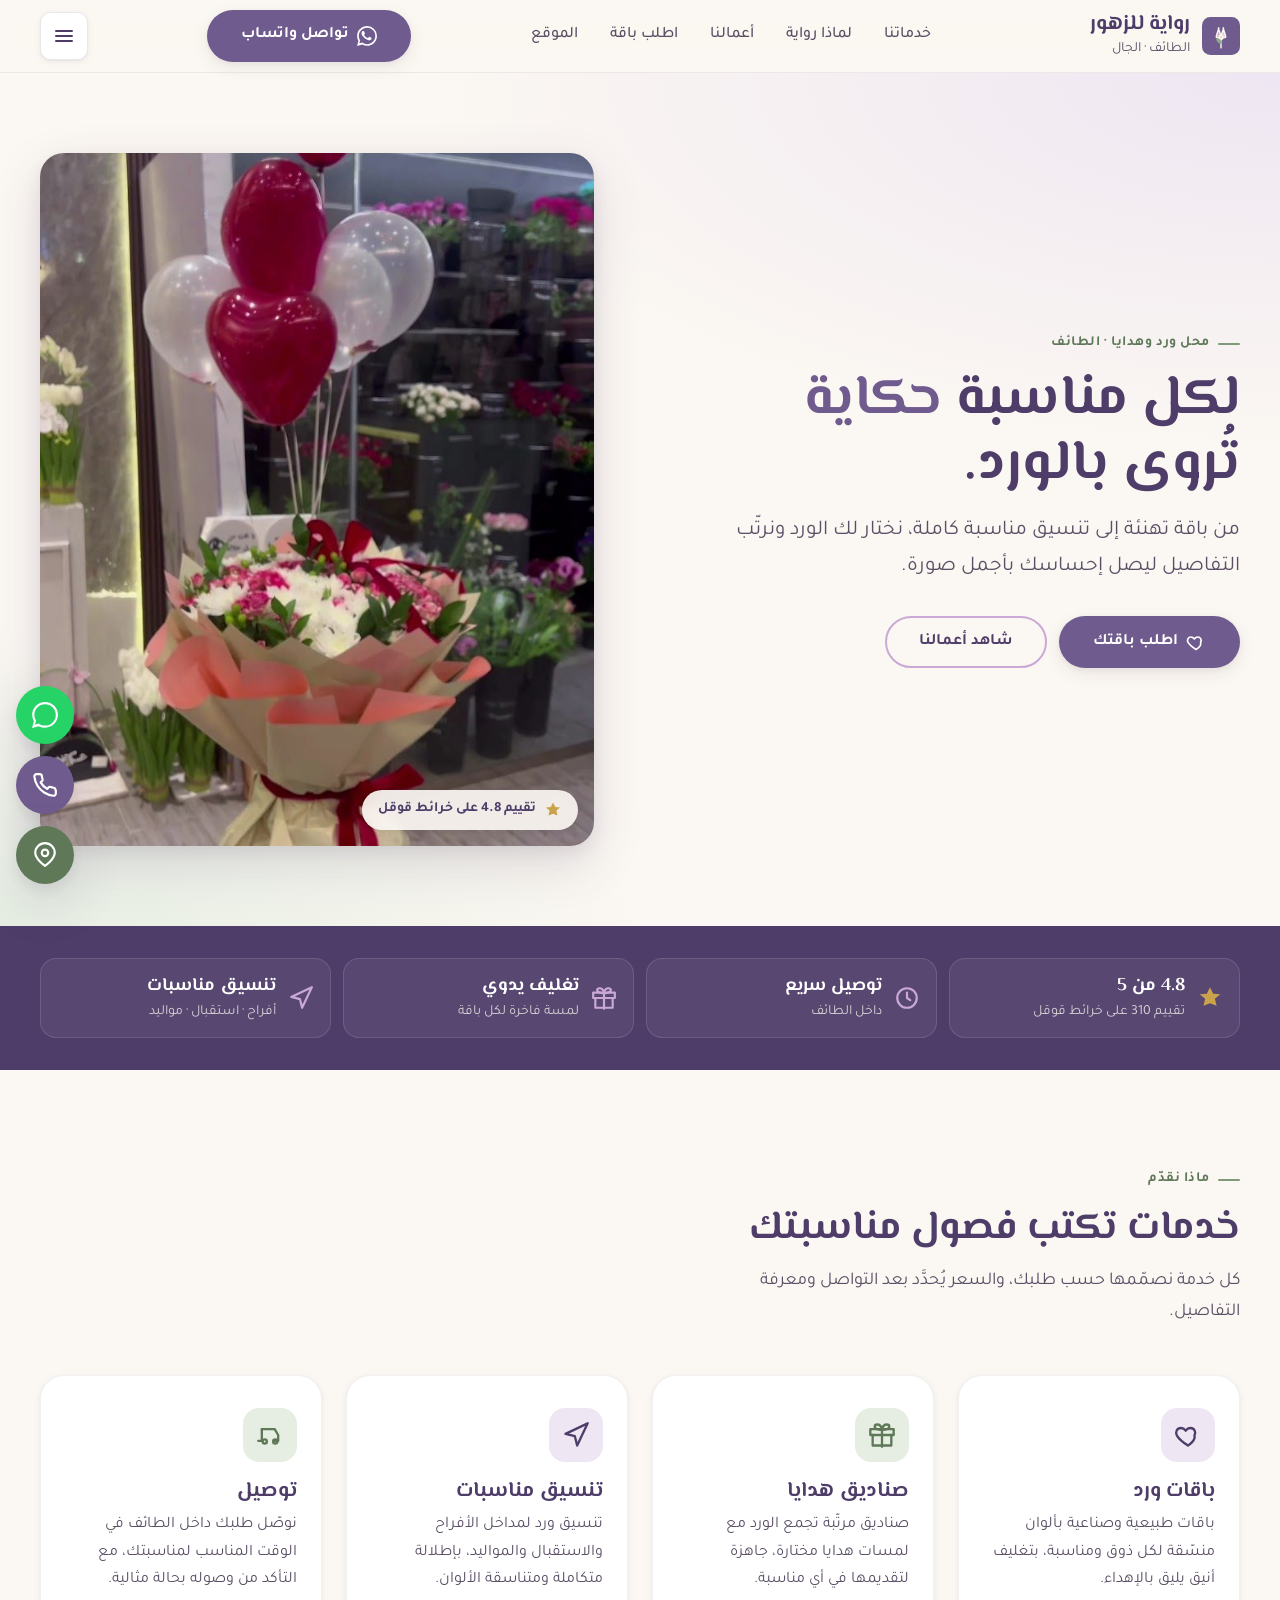
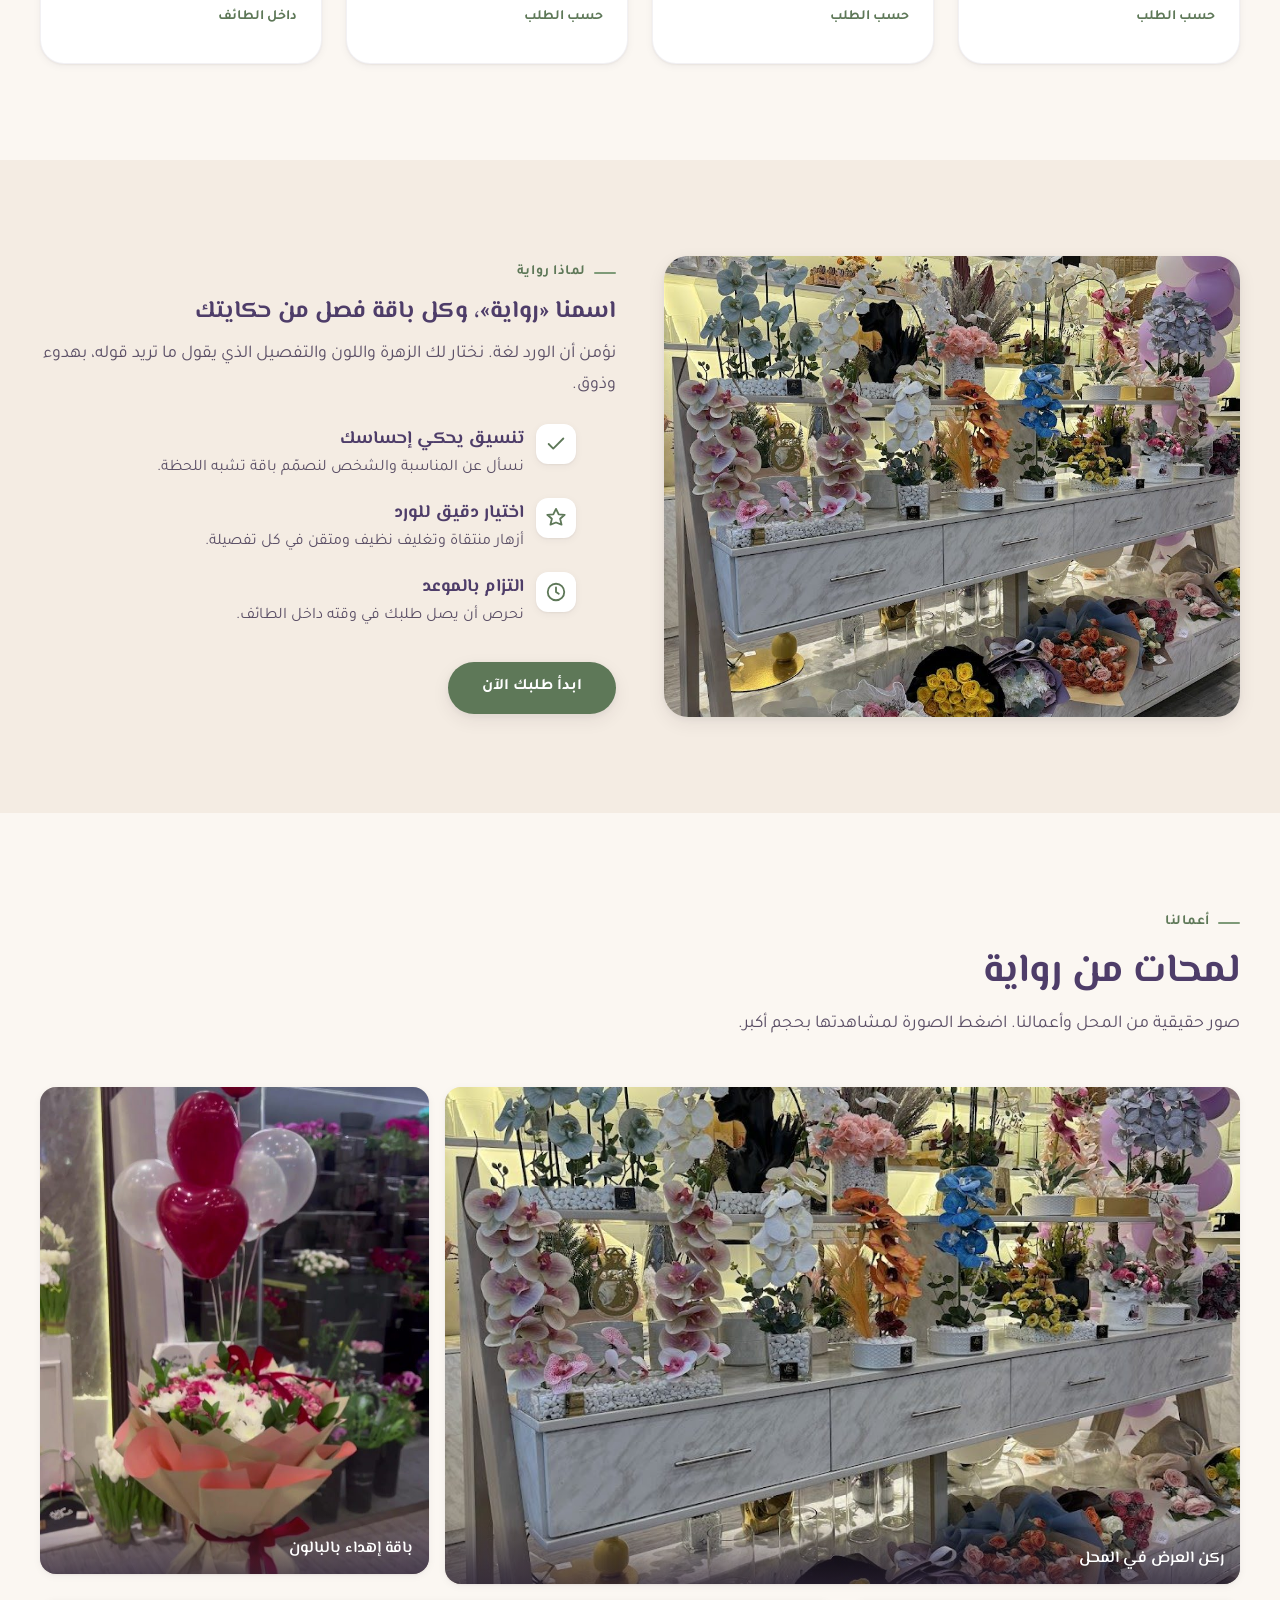
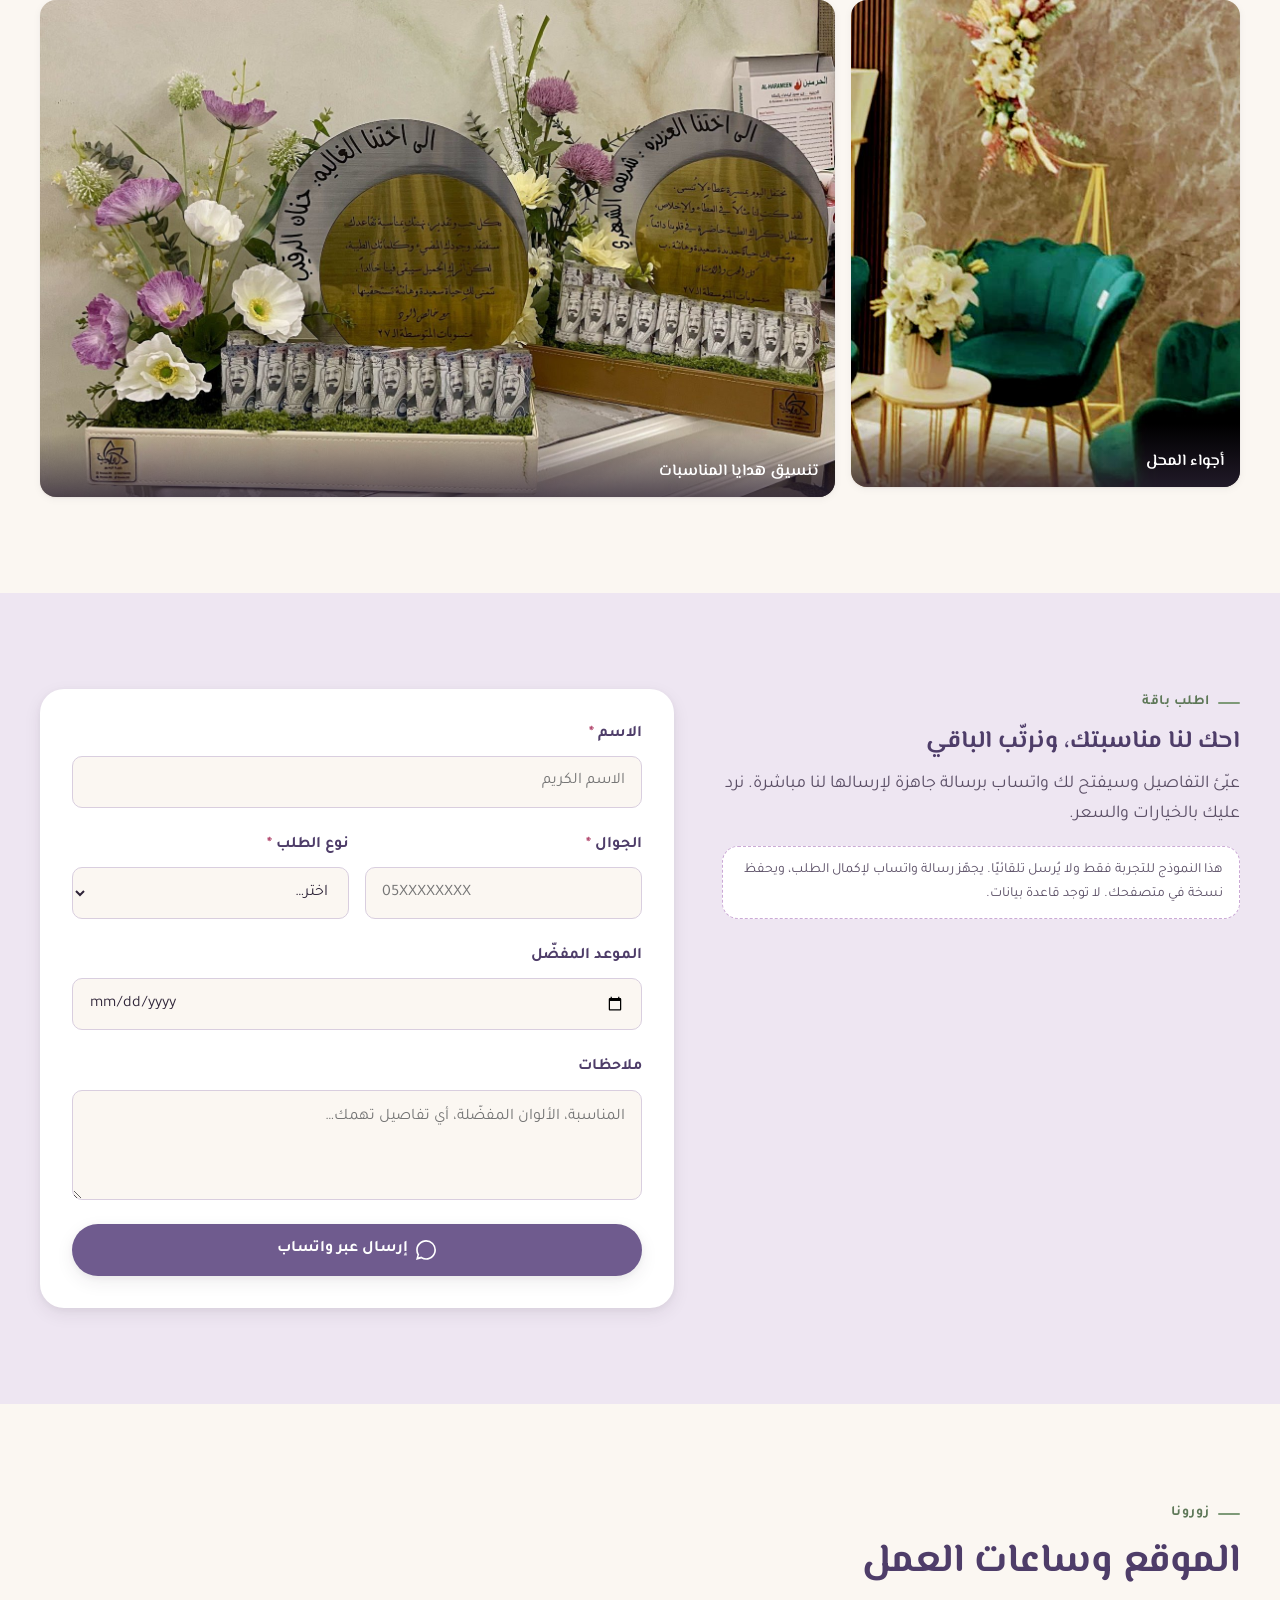
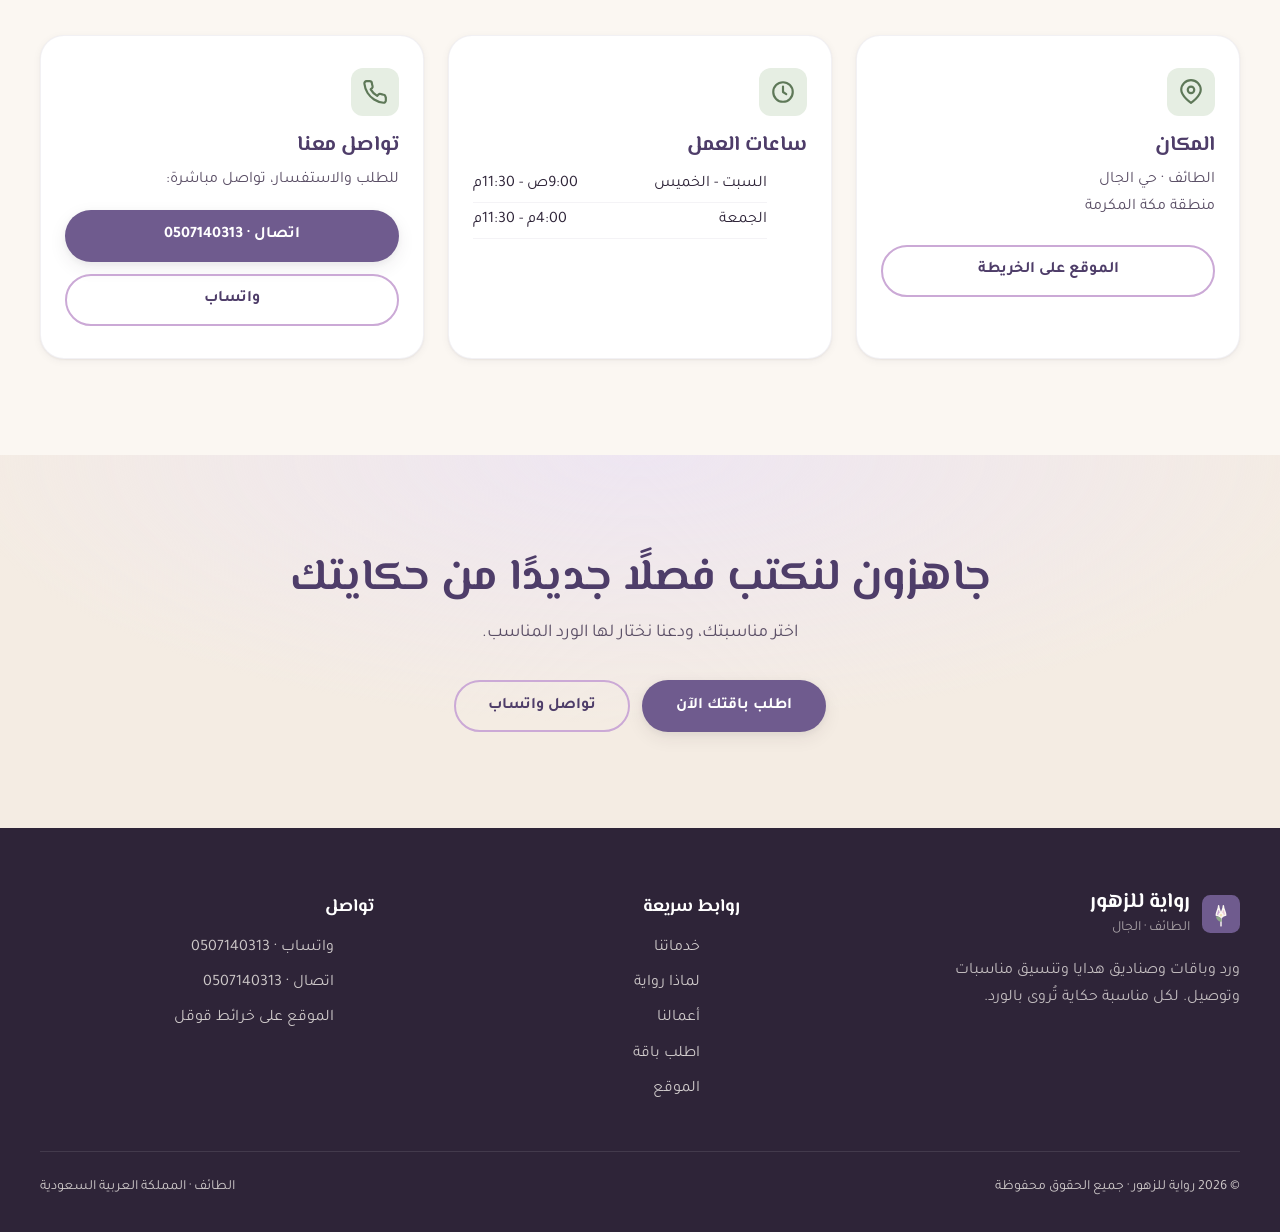
==== index.html @ 86580918 "رواية للزهور — Arabic RTL florist (Taif, real photos, design-skills) Co-Authored-By: Claude Opus 4.8" ====
<!DOCTYPE html>
<html lang="ar" dir="rtl">
<head>
  <meta charset="UTF-8" />
  <meta name="viewport" content="width=device-width, initial-scale=1" />
  <title>رواية للزهور · محل ورد وباقات وهدايا في الطائف</title>
  <meta name="description" content="رواية للزهور في الطائف: باقات ورد، صناديق هدايا، تنسيق مناسبات وتوصيل. لكل مناسبة حكاية تُروى بالورد. تواصل واطلب الآن." />
  <meta name="theme-color" content="#6F5B8E" />
  <link rel="icon" href="favicon.svg" type="image/svg+xml" />

  <!-- Open Graph -->
  <meta property="og:type" content="website" />
  <meta property="og:title" content="رواية للزهور · ورد وباقات وهدايا في الطائف" />
  <meta property="og:description" content="لكل مناسبة حكاية تُروى بالورد. باقات، صناديق هدايا، تنسيق مناسبات وتوصيل في الطائف." />
  <meta property="og:locale" content="ar_SA" />
  <meta property="og:url" content="https://az212z.github.io/rewaya-flowers/" />
  <meta property="og:image" content="https://az212z.github.io/rewaya-flowers/assets/img/rw-23057.jpg" />
  <meta name="twitter:card" content="summary_large_image" />
  <meta name="twitter:title" content="رواية للزهور · ورد وباقات وهدايا في الطائف" />
  <meta name="twitter:description" content="لكل مناسبة حكاية تُروى بالورد. باقات، صناديق هدايا، تنسيق مناسبات وتوصيل في الطائف." />
  <meta name="twitter:image" content="https://az212z.github.io/rewaya-flowers/assets/img/rw-23057.jpg" />

  <!-- Fonts -->
  <link rel="preconnect" href="https://fonts.googleapis.com" />
  <link rel="preconnect" href="https://fonts.gstatic.com" crossorigin />
  <link href="https://fonts.googleapis.com/css2?family=El+Messiri:wght@500;600;700&family=Tajawal:wght@400;500;700&display=swap" rel="stylesheet" />

  <link rel="stylesheet" href="assets/css/style.css" />

  <!-- JSON-LD: Florist -->
  <script type="application/ld+json">
  {
    "@context": "https://schema.org",
    "@type": "Florist",
    "name": "رواية للزهور",
    "description": "محل ورد وباقات وهدايا وتنسيق مناسبات وتوصيل في الطائف.",
    "image": "https://az212z.github.io/rewaya-flowers/assets/img/rw-23057.jpg",
    "telephone": "+966507140313",
    "address": {
      "@type": "PostalAddress",
      "addressLocality": "الطائف",
      "addressRegion": "منطقة مكة المكرمة",
      "addressCountry": "SA"
    },
    "areaServed": "الطائف",
    "url": "https://az212z.github.io/rewaya-flowers/",
    "aggregateRating": {
      "@type": "AggregateRating",
      "ratingValue": "4.8",
      "reviewCount": "310",
      "bestRating": "5"
    },
    "openingHoursSpecification": [{
      "@type": "OpeningHoursSpecification",
      "dayOfWeek": ["Saturday","Sunday","Monday","Tuesday","Wednesday","Thursday"],
      "opens": "09:00", "closes": "23:30"
    },{
      "@type": "OpeningHoursSpecification",
      "dayOfWeek": "Friday",
      "opens": "16:00", "closes": "23:30"
    }]
  }
  </script>
</head>
<body>

  <!-- Header -->
  <header class="site-header">
    <div class="wrap nav">
      <a class="brand" href="#top" aria-label="رواية للزهور، الصفحة الرئيسية">
        <img src="favicon.svg" width="38" height="38" alt="شعار رواية للزهور" />
        <span>
          <span class="brand-name">رواية للزهور</span>
          <span class="brand-sub">الطائف · الجال</span>
        </span>
      </a>

      <ul class="nav-links">
        <li><a href="#services">خدماتنا</a></li>
        <li><a href="#story">لماذا رواية</a></li>
        <li><a href="#gallery">أعمالنا</a></li>
        <li><a href="#order">اطلب باقة</a></li>
        <li><a href="#location">الموقع</a></li>
      </ul>

      <a class="btn btn--primary nav-cta" href="https://wa.me/966507140313" target="_blank" rel="noopener">
        <svg viewBox="0 0 24 24" fill="currentColor" aria-hidden="true"><path d="M.06 24l1.69-6.17a11.87 11.87 0 01-1.6-5.96C.16 5.32 5.5 0 12.06 0a11.82 11.82 0 018.42 3.49 11.78 11.78 0 013.48 8.39c0 6.55-5.34 11.88-11.9 11.88a11.93 11.93 0 01-5.7-1.45L.06 24zm6.6-3.8c1.68.99 3.28 1.59 5.4 1.59 5.45 0 9.9-4.43 9.9-9.9 0-2.65-1.04-5.14-2.91-7.01a9.82 9.82 0 00-6.99-2.9c-5.46 0-9.9 4.44-9.9 9.9 0 2.1.62 3.68 1.65 5.34l-.99 3.62 3.72-.94zM17.5 14.3c-.07-.12-.27-.2-.57-.35-.3-.15-1.76-.87-2.03-.97-.27-.1-.47-.15-.67.15-.2.3-.77.97-.94 1.17-.17.2-.35.22-.65.07-.3-.15-1.26-.46-2.4-1.48-.89-.79-1.49-1.77-1.66-2.07-.17-.3-.02-.46.13-.61.13-.13.3-.35.45-.52.15-.17.2-.3.3-.5.1-.2.05-.37-.02-.52-.08-.15-.67-1.62-.92-2.22-.24-.58-.49-.5-.67-.51l-.57-.01c-.2 0-.52.07-.79.37-.27.3-1.04 1.01-1.04 2.47 0 1.46 1.06 2.87 1.21 3.07.15.2 2.1 3.2 5.08 4.49.71.3 1.26.49 1.69.62.71.23 1.36.2 1.87.12.57-.08 1.76-.72 2.01-1.41.25-.7.25-1.29.17-1.42z"/></svg>
        تواصل واتساب
      </a>

      <button class="burger" data-burger aria-label="فتح القائمة" aria-expanded="false" aria-controls="mobileMenu">
        <svg viewBox="0 0 24 24" fill="none" stroke="currentColor" stroke-width="2" stroke-linecap="round" aria-hidden="true"><path d="M4 7h16M4 12h16M4 17h16"/></svg>
      </button>
    </div>
  </header>

  <!-- Full-screen mobile menu -->
  <div class="mobile-menu" id="mobileMenu" data-menu role="dialog" aria-modal="true" aria-label="القائمة" aria-hidden="true">
    <div class="mobile-menu__top">
      <span class="brand-name">رواية للزهور</span>
      <button class="mobile-menu__close" data-menu-close aria-label="إغلاق القائمة">
        <svg viewBox="0 0 24 24" fill="none" stroke="currentColor" stroke-width="2" stroke-linecap="round" aria-hidden="true"><path d="M6 6l12 12M18 6L6 18"/></svg>
      </button>
    </div>
    <nav>
      <a href="#services">خدماتنا</a>
      <a href="#story">لماذا رواية</a>
      <a href="#gallery">أعمالنا</a>
      <a href="#order">اطلب باقة</a>
      <a href="#location">الموقع</a>
    </nav>
    <div class="mobile-menu__foot">
      <a class="btn btn--primary btn--block" href="https://wa.me/966507140313" target="_blank" rel="noopener">تواصل عبر واتساب</a>
      <a class="btn btn--ghost btn--block" href="tel:0507140313">اتصال · 0507140313</a>
    </div>
  </div>

  <main id="top">

    <!-- Hero -->
    <section class="hero">
      <div class="petals" data-petals aria-hidden="true"></div>
      <div class="wrap hero__inner">
        <div>
          <span class="eyebrow">محل ورد وهدايا · الطائف</span>
          <h1>لكل مناسبة <span class="accent">حكاية</span><br />تُروى بالورد.</h1>
          <p class="lead">من باقة تهنئة إلى تنسيق مناسبة كاملة، نختار لك الورد ونرتّب التفاصيل ليصل إحساسك بأجمل صورة.</p>
          <div class="hero__cta">
            <a class="btn btn--primary" href="#order">
              <svg viewBox="0 0 24 24" fill="none" stroke="currentColor" stroke-width="2" stroke-linecap="round" stroke-linejoin="round" aria-hidden="true"><path d="M12 21s-7-4.35-9.5-8.5C.8 9.5 2.5 6 6 6c2 0 3.2 1.2 4 2.3C10.8 7.2 12 6 14 6c3.5 0 5.2 3.5 3.5 6.5C19 16.65 12 21 12 21z"/></svg>
              اطلب باقتك
            </a>
            <a class="btn btn--ghost" href="#gallery">شاهد أعمالنا</a>
          </div>
        </div>
        <div class="hero__media">
          <img class="kenburns" src="assets/img/rw-23057.jpg" width="675" height="843" fetchpriority="high" alt="باقة ورد فاخرة بتغليف أنيق مع بالونات قلب أمام محل رواية للزهور" />
          <span class="hero__badge">
            <svg viewBox="0 0 24 24" fill="currentColor" aria-hidden="true"><path d="M12 2l2.95 6 6.55.5-5 4.3 1.55 6.4L12 16.9 5.95 19.2 7.5 12.8l-5-4.3L9.05 8z"/></svg>
            تقييم 4.8 على خرائط قوقل
          </span>
        </div>
      </div>
    </section>

    <!-- Trust bar -->
    <section class="trust" aria-label="مؤشرات الثقة">
      <div class="wrap trust__grid">
        <div class="chip">
          <svg class="stars" viewBox="0 0 24 24" fill="currentColor" aria-hidden="true"><path d="M12 2l2.95 6 6.55.5-5 4.3 1.55 6.4L12 16.9 5.95 19.2 7.5 12.8l-5-4.3L9.05 8z"/></svg>
          <span><b>4.8 من 5</b><span>تقييم 310 على خرائط قوقل</span></span>
        </div>
        <div class="chip">
          <svg viewBox="0 0 24 24" fill="none" stroke="currentColor" stroke-width="2" stroke-linecap="round" stroke-linejoin="round" aria-hidden="true"><circle cx="12" cy="12" r="9"/><path d="M12 7v5l3 2"/></svg>
          <span><b>توصيل سريع</b><span>داخل الطائف</span></span>
        </div>
        <div class="chip">
          <svg viewBox="0 0 24 24" fill="none" stroke="currentColor" stroke-width="2" stroke-linecap="round" stroke-linejoin="round" aria-hidden="true"><path d="M20 12v9H4v-9"/><path d="M2 7h20v5H2z"/><path d="M12 22V7"/><path d="M12 7S11 3 8 3 5 6 8 7s4 0 4 0z"/><path d="M12 7s1-4 4-4 3 3 0 4-4 0-4 0z"/></svg>
          <span><b>تغليف يدوي</b><span>لمسة فاخرة لكل باقة</span></span>
        </div>
        <div class="chip">
          <svg viewBox="0 0 24 24" fill="none" stroke="currentColor" stroke-width="2" stroke-linecap="round" stroke-linejoin="round" aria-hidden="true"><path d="M3 11l19-9-9 19-2-8-8-2z"/></svg>
          <span><b>تنسيق مناسبات</b><span>أفراح · استقبال · مواليد</span></span>
        </div>
      </div>
    </section>

    <!-- Services -->
    <section class="section" id="services">
      <div class="wrap">
        <div class="section-head reveal">
          <span class="eyebrow">ماذا نقدّم</span>
          <h2>خدمات تكتب فصول مناسبتك</h2>
          <p>كل خدمة نصمّمها حسب طلبك، والسعر يُحدَّد بعد التواصل ومعرفة التفاصيل.</p>
        </div>

        <div class="services__grid">
          <article class="card reveal" data-delay="0">
            <div class="card__icon">
              <svg viewBox="0 0 24 24" fill="none" stroke="currentColor" stroke-width="2" stroke-linecap="round" stroke-linejoin="round" aria-hidden="true"><path d="M12 21s-7-4.35-9.5-8.5C.8 9.5 2.5 6 6 6c2 0 3.2 1.2 4 2.3C10.8 7.2 12 6 14 6c3.5 0 5.2 3.5 3.5 6.5C19 16.65 12 21 12 21z"/></svg>
            </div>
            <h3>باقات ورد</h3>
            <p>باقات طبيعية وصناعية بألوان منسّقة لكل ذوق ومناسبة، بتغليف أنيق يليق بالإهداء.</p>
            <span class="note">حسب الطلب</span>
          </article>

          <article class="card reveal" data-delay="60">
            <div class="card__icon">
              <svg viewBox="0 0 24 24" fill="none" stroke="currentColor" stroke-width="2" stroke-linecap="round" stroke-linejoin="round" aria-hidden="true"><path d="M20 12v9H4v-9"/><path d="M2 7h20v5H2z"/><path d="M12 22V7"/><path d="M12 7S11 3 8 3 5 6 8 7s4 0 4 0z"/><path d="M12 7s1-4 4-4 3 3 0 4-4 0-4 0z"/></svg>
            </div>
            <h3>صناديق هدايا</h3>
            <p>صناديق مرتّبة تجمع الورد مع لمسات هدايا مختارة، جاهزة لتقديمها في أي مناسبة.</p>
            <span class="note">حسب الطلب</span>
          </article>

          <article class="card reveal" data-delay="120">
            <div class="card__icon">
              <svg viewBox="0 0 24 24" fill="none" stroke="currentColor" stroke-width="2" stroke-linecap="round" stroke-linejoin="round" aria-hidden="true"><path d="M3 11l19-9-9 19-2-8-8-2z"/></svg>
            </div>
            <h3>تنسيق مناسبات</h3>
            <p>تنسيق ورد لمداخل الأفراح والاستقبال والمواليد، بإطلالة متكاملة ومتناسقة الألوان.</p>
            <span class="note">حسب الطلب</span>
          </article>

          <article class="card reveal" data-delay="180">
            <div class="card__icon">
              <svg viewBox="0 0 24 24" fill="none" stroke="currentColor" stroke-width="2" stroke-linecap="round" stroke-linejoin="round" aria-hidden="true"><path d="M5 7h11l3 5v5h-3"/><path d="M5 17V7"/><circle cx="7.5" cy="17.5" r="1.8"/><circle cx="16.5" cy="17.5" r="1.8"/><path d="M2 17h3"/></svg>
            </div>
            <h3>توصيل</h3>
            <p>نوصّل طلبك داخل الطائف في الوقت المناسب لمناسبتك، مع التأكد من وصوله بحالة مثالية.</p>
            <span class="note">داخل الطائف</span>
          </article>
        </div>
      </div>
    </section>

    <!-- Story / Why us -->
    <section class="section story" id="story">
      <div class="wrap story__grid">
        <div class="story__media reveal">
          <img src="assets/img/rw-13177.jpg" width="800" height="640" loading="lazy" decoding="async" alt="رفوف عرض في رواية للزهور تضم باقات ورد ملوّنة وأزهار أوركيد وصناديق هدايا" />
        </div>
        <div class="reveal" data-delay="80">
          <span class="eyebrow">لماذا رواية</span>
          <h2>اسمنا «رواية»، وكل باقة فصل من حكايتك</h2>
          <p style="color:var(--ink-soft); font-size:var(--fs-18); margin-top:var(--s-3);">نؤمن أن الورد لغة. نختار لك الزهرة واللون والتفصيل الذي يقول ما تريد قوله، بهدوء وذوق.</p>

          <ul class="feat-list">
            <li>
              <span class="ic"><svg viewBox="0 0 24 24" fill="none" stroke="currentColor" stroke-width="2" stroke-linecap="round" stroke-linejoin="round" aria-hidden="true"><path d="M20 6L9 17l-5-5"/></svg></span>
              <div><b>تنسيق يحكي إحساسك</b><p>نسأل عن المناسبة والشخص لنصمّم باقة تشبه اللحظة.</p></div>
            </li>
            <li>
              <span class="ic"><svg viewBox="0 0 24 24" fill="none" stroke="currentColor" stroke-width="2" stroke-linecap="round" stroke-linejoin="round" aria-hidden="true"><path d="M12 2l2.95 6 6.55.5-5 4.3 1.55 6.4L12 16.9 5.95 19.2 7.5 12.8l-5-4.3L9.05 8z"/></svg></span>
              <div><b>اختيار دقيق للورد</b><p>أزهار منتقاة وتغليف نظيف ومتقن في كل تفصيلة.</p></div>
            </li>
            <li>
              <span class="ic"><svg viewBox="0 0 24 24" fill="none" stroke="currentColor" stroke-width="2" stroke-linecap="round" stroke-linejoin="round" aria-hidden="true"><circle cx="12" cy="12" r="9"/><path d="M12 7v5l3 2"/></svg></span>
              <div><b>التزام بالموعد</b><p>نحرص أن يصل طلبك في وقته داخل الطائف.</p></div>
            </li>
          </ul>

          <a class="btn btn--sage" href="#order" style="margin-top:var(--s-6);">ابدأ طلبك الآن</a>
        </div>
      </div>
    </section>

    <!-- Gallery -->
    <section class="section" id="gallery">
      <div class="wrap">
        <div class="section-head reveal">
          <span class="eyebrow">أعمالنا</span>
          <h2>لمحات من رواية</h2>
          <p>صور حقيقية من المحل وأعمالنا. اضغط الصورة لمشاهدتها بحجم أكبر.</p>
        </div>

        <div class="gallery__grid">
          <figure class="shot span2 reveal" data-shot tabindex="0" role="button" aria-label="عرض الصورة بحجم أكبر">
            <img src="assets/img/rw-13177.jpg" width="800" height="500" loading="lazy" decoding="async" alt="رفوف عرض الورد والباقات وصناديق الهدايا في رواية للزهور" />
            <figcaption>ركن العرض في المحل</figcaption>
          </figure>

          <figure class="shot reveal" data-shot data-delay="60" tabindex="0" role="button" aria-label="عرض الصورة بحجم أكبر">
            <img src="assets/img/rw-23057.jpg" width="600" height="750" loading="lazy" decoding="async" alt="باقة ورد بتغليف أنيق مع بالونات قلب جاهزة للإهداء" />
            <figcaption>باقة إهداء بالبالون</figcaption>
          </figure>

          <figure class="shot reveal" data-shot data-delay="120" tabindex="0" role="button" aria-label="عرض الصورة بحجم أكبر">
            <img src="assets/img/rw-24218.jpg" width="600" height="750" loading="lazy" decoding="async" alt="ركن استقبال أنيق بكراسي خضراء وتنسيق زهور على جدار رخامي داخل المحل" />
            <figcaption>أجواء المحل</figcaption>
          </figure>

          <figure class="shot span2 reveal" data-shot data-delay="60" tabindex="0" role="button" aria-label="عرض الصورة بحجم أكبر">
            <img src="assets/img/rw-5538.jpg" width="800" height="500" loading="lazy" decoding="async" alt="تنسيق هدايا تخرّج بالورد مع لوحات تهنئة مكتوبة" />
            <figcaption>تنسيق هدايا المناسبات</figcaption>
          </figure>
        </div>
      </div>
    </section>

    <!-- Order form -->
    <section class="section order" id="order">
      <div class="wrap order__grid">
        <div class="order__intro reveal">
          <span class="eyebrow">اطلب باقة</span>
          <h2>احك لنا مناسبتك، ونرتّب الباقي</h2>
          <p style="color:var(--ink-soft); font-size:var(--fs-18); margin-top:var(--s-3);">عبّئ التفاصيل وسيفتح لك واتساب برسالة جاهزة لإرسالها لنا مباشرة. نرد عليك بالخيارات والسعر.</p>
          <div class="demo-note">
            هذا النموذج للتجربة فقط ولا يُرسل تلقائيًا. يجهّز رسالة واتساب لإكمال الطلب، ويحفظ نسخة في متصفحك. لا توجد قاعدة بيانات.
          </div>
        </div>

        <form class="form reveal" data-order-form data-delay="80" novalidate>
          <div class="field">
            <label for="name">الاسم <span class="req" aria-hidden="true">*</span></label>
            <input type="text" id="name" name="name" autocomplete="name" placeholder="الاسم الكريم" required />
            <span class="err" aria-live="polite"></span>
          </div>

          <div class="form__row">
            <div class="field">
              <label for="phone">الجوال <span class="req" aria-hidden="true">*</span></label>
              <input type="tel" id="phone" name="phone" inputmode="tel" autocomplete="tel" placeholder="05XXXXXXXX" required />
              <span class="err" aria-live="polite"></span>
            </div>
            <div class="field">
              <label for="service">نوع الطلب <span class="req" aria-hidden="true">*</span></label>
              <select id="service" name="service" required>
                <option value="" disabled selected>اختر…</option>
                <option value="باقة ورد">باقة ورد</option>
                <option value="صندوق هدايا">صندوق هدايا</option>
                <option value="تنسيق مناسبة">تنسيق مناسبة</option>
                <option value="توصيل">توصيل</option>
                <option value="غير ذلك">غير ذلك</option>
              </select>
              <span class="err" aria-live="polite"></span>
            </div>
          </div>

          <div class="field">
            <label for="when">الموعد المفضّل</label>
            <input type="date" id="when" name="when" />
            <span class="err" aria-live="polite"></span>
          </div>

          <div class="field">
            <label for="notes">ملاحظات</label>
            <textarea id="notes" name="notes" placeholder="المناسبة، الألوان المفضّلة، أي تفاصيل تهمك…"></textarea>
            <span class="err" aria-live="polite"></span>
          </div>

          <button type="submit" class="btn btn--primary btn--block">
            <svg viewBox="0 0 24 24" fill="currentColor" aria-hidden="true"><path d="M.06 24l1.69-6.17a11.87 11.87 0 01-1.6-5.96C.16 5.32 5.5 0 12.06 0a11.82 11.82 0 018.42 3.49 11.78 11.78 0 013.48 8.39c0 6.55-5.34 11.88-11.9 11.88a11.93 11.93 0 01-5.7-1.45L.06 24zm6.6-3.8c1.68.99 3.28 1.59 5.4 1.59 5.45 0 9.9-4.43 9.9-9.9 0-2.65-1.04-5.14-2.91-7.01a9.82 9.82 0 00-6.99-2.9c-5.46 0-9.9 4.44-9.9 9.9 0 2.1.62 3.68 1.65 5.34l-.99 3.62 3.72-.94z"/></svg>
            إرسال عبر واتساب
          </button>
        </form>
      </div>
    </section>

    <!-- Location -->
    <section class="section" id="location">
      <div class="wrap">
        <div class="section-head reveal">
          <span class="eyebrow">زورونا</span>
          <h2>الموقع وساعات العمل</h2>
        </div>
        <div class="loc__grid">
          <div class="loc-card reveal">
            <div class="ic"><svg viewBox="0 0 24 24" fill="none" stroke="currentColor" stroke-width="2" stroke-linecap="round" stroke-linejoin="round" aria-hidden="true"><path d="M21 10c0 6-9 12-9 12s-9-6-9-12a9 9 0 0118 0z"/><circle cx="12" cy="10" r="3"/></svg></div>
            <h3>المكان</h3>
            <p>الطائف · حي الجال<br />منطقة مكة المكرمة</p>
            <a class="btn btn--ghost btn--block" href="https://www.google.com/maps/search/?api=1&query=%D8%B1%D9%88%D8%A7%D9%8A%D8%A9%20%D9%84%D9%84%D8%B2%D9%87%D9%88%D8%B1%20%D8%A7%D9%84%D8%B7%D8%A7%D8%A6%D9%81" target="_blank" rel="noopener">الموقع على الخريطة</a>
          </div>

          <div class="loc-card reveal" data-delay="60">
            <div class="ic"><svg viewBox="0 0 24 24" fill="none" stroke="currentColor" stroke-width="2" stroke-linecap="round" stroke-linejoin="round" aria-hidden="true"><circle cx="12" cy="12" r="9"/><path d="M12 7v5l3 2"/></svg></div>
            <h3>ساعات العمل</h3>
            <ul class="hours">
              <li><span>السبت - الخميس</span><span>9:00ص - 11:30م</span></li>
              <li><span>الجمعة</span><span>4:00م - 11:30م</span></li>
            </ul>
          </div>

          <div class="loc-card reveal" data-delay="120">
            <div class="ic"><svg viewBox="0 0 24 24" fill="none" stroke="currentColor" stroke-width="2" stroke-linecap="round" stroke-linejoin="round" aria-hidden="true"><path d="M22 16.9v3a2 2 0 01-2.2 2 19.8 19.8 0 01-8.6-3 19.5 19.5 0 01-6-6 19.8 19.8 0 01-3-8.6A2 2 0 014.1 2h3a2 2 0 012 1.7c.1.9.3 1.8.6 2.6a2 2 0 01-.4 2.1L8 9.6a16 16 0 006 6l1.2-1.2a2 2 0 012.1-.5c.8.3 1.7.5 2.6.6a2 2 0 011.7 2z"/></svg></div>
            <h3>تواصل معنا</h3>
            <p>للطلب والاستفسار، تواصل مباشرة:</p>
            <a class="btn btn--primary btn--block" href="tel:0507140313" style="margin-top:var(--s-4);">اتصال · 0507140313</a>
            <a class="btn btn--ghost btn--block" href="https://wa.me/966507140313" target="_blank" rel="noopener" style="margin-top:var(--s-3);">واتساب</a>
          </div>
        </div>
      </div>
    </section>

    <!-- Final CTA -->
    <section class="section final">
      <div class="wrap reveal">
        <h2>جاهزون لنكتب فصلًا جديدًا من حكايتك</h2>
        <p>اختر مناسبتك، ودعنا نختار لها الورد المناسب.</p>
        <div class="final__cta">
          <a class="btn btn--primary" href="#order">اطلب باقتك الآن</a>
          <a class="btn btn--ghost" href="https://wa.me/966507140313" target="_blank" rel="noopener">تواصل واتساب</a>
        </div>
      </div>
    </section>
  </main>

  <!-- Footer -->
  <footer class="footer">
    <div class="wrap footer__grid">
      <div>
        <a class="brand" href="#top" aria-label="رواية للزهور">
          <img src="favicon.svg" width="38" height="38" alt="" />
          <span>
            <span class="brand-name">رواية للزهور</span>
            <span class="brand-sub">الطائف · الجال</span>
          </span>
        </a>
        <p style="margin-top:var(--s-3); max-width:34ch; color:rgba(251,247,242,.72);">ورد وباقات وصناديق هدايا وتنسيق مناسبات وتوصيل. لكل مناسبة حكاية تُروى بالورد.</p>
      </div>

      <div>
        <h4>روابط سريعة</h4>
        <ul>
          <li><a href="#services">خدماتنا</a></li>
          <li><a href="#story">لماذا رواية</a></li>
          <li><a href="#gallery">أعمالنا</a></li>
          <li><a href="#order">اطلب باقة</a></li>
          <li><a href="#location">الموقع</a></li>
        </ul>
      </div>

      <div>
        <h4>تواصل</h4>
        <ul>
          <li><a href="https://wa.me/966507140313" target="_blank" rel="noopener">واتساب · 0507140313</a></li>
          <li><a href="tel:0507140313">اتصال · 0507140313</a></li>
          <li><a href="https://www.google.com/maps/search/?api=1&query=%D8%B1%D9%88%D8%A7%D9%8A%D8%A9%20%D9%84%D9%84%D8%B2%D9%87%D9%88%D8%B1%20%D8%A7%D9%84%D8%B7%D8%A7%D8%A6%D9%81" target="_blank" rel="noopener">الموقع على خرائط قوقل</a></li>
        </ul>
      </div>
    </div>
    <div class="wrap footer__bottom">
      <span>© <span data-year>2026</span> رواية للزهور · جميع الحقوق محفوظة</span>
      <span>الطائف · المملكة العربية السعودية</span>
    </div>
  </footer>

  <!-- Floating action buttons -->
  <div class="fabs">
    <a class="fab fab--wa" href="https://wa.me/966507140313" target="_blank" rel="noopener" aria-label="تواصل عبر واتساب">
      <svg viewBox="0 0 24 24" fill="currentColor" aria-hidden="true"><path d="M.06 24l1.69-6.17a11.87 11.87 0 01-1.6-5.96C.16 5.32 5.5 0 12.06 0a11.82 11.82 0 018.42 3.49 11.78 11.78 0 013.48 8.39c0 6.55-5.34 11.88-11.9 11.88a11.93 11.93 0 01-5.7-1.45L.06 24zm6.6-3.8c1.68.99 3.28 1.59 5.4 1.59 5.45 0 9.9-4.43 9.9-9.9 0-2.65-1.04-5.14-2.91-7.01a9.82 9.82 0 00-6.99-2.9c-5.46 0-9.9 4.44-9.9 9.9 0 2.1.62 3.68 1.65 5.34l-.99 3.62 3.72-.94z"/></svg>
    </a>
    <a class="fab fab--call" href="tel:0507140313" aria-label="اتصال هاتفي">
      <svg viewBox="0 0 24 24" fill="none" stroke="currentColor" stroke-width="2" stroke-linecap="round" stroke-linejoin="round" aria-hidden="true"><path d="M22 16.9v3a2 2 0 01-2.2 2 19.8 19.8 0 01-8.6-3 19.5 19.5 0 01-6-6 19.8 19.8 0 01-3-8.6A2 2 0 014.1 2h3a2 2 0 012 1.7c.1.9.3 1.8.6 2.6a2 2 0 01-.4 2.1L8 9.6a16 16 0 006 6l1.2-1.2a2 2 0 012.1-.5c.8.3 1.7.5 2.6.6a2 2 0 011.7 2z"/></svg>
    </a>
    <a class="fab fab--maps" href="https://www.google.com/maps/search/?api=1&query=%D8%B1%D9%88%D8%A7%D9%8A%D8%A9%20%D9%84%D9%84%D8%B2%D9%87%D9%88%D8%B1%20%D8%A7%D9%84%D8%B7%D8%A7%D8%A6%D9%81" target="_blank" rel="noopener" aria-label="الموقع على الخريطة">
      <svg viewBox="0 0 24 24" fill="none" stroke="currentColor" stroke-width="2" stroke-linecap="round" stroke-linejoin="round" aria-hidden="true"><path d="M21 10c0 6-9 12-9 12s-9-6-9-12a9 9 0 0118 0z"/><circle cx="12" cy="10" r="3"/></svg>
    </a>
  </div>

  <!-- Lightbox -->
  <div class="lightbox" data-lightbox role="dialog" aria-modal="true" aria-label="عرض الصورة" aria-hidden="true">
    <button class="lightbox__close" data-lightbox-close aria-label="إغلاق الصورة">
      <svg viewBox="0 0 24 24" fill="none" stroke="currentColor" stroke-width="2" stroke-linecap="round" aria-hidden="true"><path d="M6 6l12 12M18 6L6 18"/></svg>
    </button>
    <img src="" alt="" />
  </div>

  <!-- Toast -->
  <div class="toast" data-toast role="status" aria-live="polite">
    <svg viewBox="0 0 24 24" fill="none" stroke="currentColor" stroke-width="2.4" stroke-linecap="round" stroke-linejoin="round" aria-hidden="true"><path d="M20 6L9 17l-5-5"/></svg>
    <span><b>جاهز!</b><small>فتحنا لك واتساب برسالة الطلب. أكمل الإرسال لنخدمك.</small></span>
  </div>

  <script src="assets/js/main.js" defer></script>
</body>
</html>
---- assets/css/style.css ----
/* ============================================================
   رواية للزهور — Rewaya Flowers · Taif
   "Soft storytelling": lavender + sage + warm cream + plum.
   Display: El Messiri · Body: Tajawal · RTL Arabic.
   ============================================================ */

:root {
  /* Palette — soft storytelling */
  --cream:        #FBF7F2;   /* warm cream background */
  --cream-2:      #F4ECE3;   /* deeper cream surface */
  --lavender:     #6F5B8E;   /* primary plum-lavender */
  --lavender-dk:  #4E3D69;   /* deep plum for text */
  --lavender-sft: #CBA9D6;   /* soft lavender accent */
  --lavender-tint:#EEE6F2;   /* pale lavender wash */
  --sage:         #7E9A78;   /* sage green */
  --sage-dk:      #5E7858;   /* deep sage for contrast */
  --sage-tint:    #E6EEE3;   /* pale sage wash */
  --blush:        #E8C7D6;   /* gentle blush */
  --gold:         #C9A24B;   /* warm gold for stars */
  --ink:          #2E2438;   /* plum-tinted near-black text */
  --ink-soft:     #5B4F66;   /* muted plum text (>=4.5:1 on cream) */
  --white:        #FFFFFF;

  /* Semantic */
  --bg:           var(--cream);
  --surface:      var(--white);
  --brand:        var(--lavender);
  --brand-ink:    var(--lavender-dk);
  --accent:       var(--sage-dk);

  /* Type scale */
  --fs-14: 0.875rem;
  --fs-16: 1rem;
  --fs-18: 1.125rem;
  --fs-21: 1.3125rem;
  --fs-24: 1.5rem;
  --fs-32: 2rem;
  --fs-40: 2.5rem;
  --fs-56: 3.5rem;

  /* Spacing (4/8) */
  --s-1: 4px;  --s-2: 8px;  --s-3: 12px; --s-4: 16px;
  --s-5: 24px; --s-6: 32px; --s-7: 48px; --s-8: 64px;
  --s-9: 96px;

  /* Radius */
  --r-sm: 10px;
  --r-md: 16px;
  --r-lg: 24px;
  --r-pill: 999px;

  /* Shadows (tinted plum, never pure black) */
  --sh-1: 0 1px 2px rgba(46, 36, 56, .06), 0 2px 8px rgba(46, 36, 56, .05);
  --sh-2: 0 6px 18px rgba(46, 36, 56, .08), 0 2px 6px rgba(46, 36, 56, .05);
  --sh-3: 0 18px 50px rgba(78, 61, 105, .16), 0 6px 16px rgba(46, 36, 56, .08);

  /* Motion */
  --ease-out: cubic-bezier(0.23, 1, 0.32, 1);
  --ease-soft: cubic-bezier(0.16, 1, 0.3, 1);

  --maxw: 1200px;
  --nav-h: 72px;
}

/* ---------- Reset ---------- */
*, *::before, *::after { box-sizing: border-box; }
* { margin: 0; }
html { scroll-behavior: smooth; -webkit-text-size-adjust: 100%; }
@media (prefers-reduced-motion: reduce) { html { scroll-behavior: auto; } }

body {
  font-family: "Tajawal", system-ui, "Segoe UI", Tahoma, sans-serif;
  background: var(--bg);
  color: var(--ink);
  font-size: var(--fs-16);
  line-height: 1.7;
  -webkit-font-smoothing: antialiased;
  text-rendering: optimizeLegibility;
  overflow-x: hidden;
}

img { max-width: 100%; display: block; height: auto; }

h1, h2, h3 {
  font-family: "El Messiri", "Tajawal", serif;
  font-weight: 700;
  line-height: 1.25;
  color: var(--brand-ink);
  letter-spacing: 0;
}

a { color: inherit; text-decoration: none; }

/* ---------- Focus visibility ---------- */
:focus-visible {
  outline: 3px solid var(--lavender);
  outline-offset: 3px;
  border-radius: 4px;
}

/* ---------- Layout helpers ---------- */
.wrap { width: min(var(--maxw), 100% - var(--s-5) * 2); margin-inline: auto; }
.section { padding-block: clamp(48px, 9vw, 96px); }
.eyebrow {
  display: inline-flex; align-items: center; gap: var(--s-2);
  font-size: var(--fs-14); font-weight: 600; letter-spacing: .04em;
  color: var(--accent);
  margin-bottom: var(--s-3);
}
.eyebrow::before {
  content: ""; width: 22px; height: 2px; border-radius: 2px;
  background: var(--sage);
}
.section-head { max-width: 56ch; margin-bottom: var(--s-7); }
.section-head h2 { font-size: clamp(1.75rem, 4.5vw, 2.5rem); }
.section-head p { margin-top: var(--s-3); color: var(--ink-soft); font-size: var(--fs-18); }

/* ---------- Buttons ---------- */
.btn {
  --btn-bg: var(--lavender);
  --btn-fg: var(--white);
  position: relative;
  display: inline-flex; align-items: center; justify-content: center;
  gap: var(--s-2);
  min-height: 52px; padding: 0 var(--s-6);
  font-family: "Tajawal", sans-serif;
  font-size: var(--fs-16); font-weight: 700;
  color: var(--btn-fg); background: var(--btn-bg);
  border: 2px solid transparent; border-radius: var(--r-pill);
  cursor: pointer; overflow: hidden;
  transition: transform 160ms var(--ease-out), box-shadow 220ms var(--ease-out), background 200ms ease;
  box-shadow: var(--sh-2);
}
.btn svg { width: 20px; height: 20px; flex: none; }
.btn:hover { box-shadow: var(--sh-3); }
.btn:active { transform: scale(0.97); }

.btn--primary { --btn-bg: var(--lavender); }
.btn--primary:hover { background: var(--lavender-dk); }
/* CTA sheen */
.btn--primary::after {
  content: ""; position: absolute; inset: 0;
  background: linear-gradient(115deg, transparent 30%, rgba(255,255,255,.38) 50%, transparent 70%);
  transform: translateX(-120%);
  pointer-events: none;
}
.btn--ghost {
  --btn-bg: transparent; --btn-fg: var(--lavender-dk);
  border-color: var(--lavender-sft); box-shadow: none;
}
.btn--ghost:hover { background: var(--lavender-tint); box-shadow: var(--sh-1); }
.btn--sage { --btn-bg: var(--sage-dk); }
.btn--sage:hover { background: #4c6347; }

.btn--block { width: 100%; }

/* ---------- Header / Nav ---------- */
.site-header {
  position: sticky; top: 0; z-index: 100;
  background: rgba(251, 247, 242, .82);
  backdrop-filter: saturate(150%) blur(12px);
  -webkit-backdrop-filter: saturate(150%) blur(12px);
  border-bottom: 1px solid rgba(78, 61, 105, .08);
}
.nav {
  display: flex; align-items: center; justify-content: space-between;
  height: var(--nav-h);
}
.brand { display: inline-flex; align-items: center; gap: var(--s-3); }
.brand img { width: 38px; height: 38px; }
.brand-name { font-family: "El Messiri", serif; font-weight: 700; font-size: var(--fs-21); color: var(--brand-ink); line-height: 1; }
.brand-sub { font-size: var(--fs-14); color: var(--ink-soft); display: block; line-height: 1.2; }

.nav-links { display: none; }
.nav-cta { display: none; }

@media (min-width: 980px) {
  .nav-links { display: flex; align-items: center; gap: var(--s-6); list-style: none; }
  .nav-links a { font-weight: 500; color: var(--ink-soft); transition: color 180ms ease; position: relative; padding-block: 6px; }
  .nav-links a:hover { color: var(--brand-ink); }
  .nav-links a::after {
    content: ""; position: absolute; inset-inline: 0; bottom: -2px; height: 2px;
    background: var(--sage); border-radius: 2px;
    transform: scaleX(0); transform-origin: right; transition: transform 220ms var(--ease-out);
  }
  .nav-links a:hover::after { transform: scaleX(1); }
  .nav-cta { display: inline-flex; }
  .burger { display: none; }
}

.burger {
  display: inline-flex; align-items: center; justify-content: center;
  width: 48px; height: 48px; padding: 0;
  background: var(--white); border: 1px solid rgba(78,61,105,.12);
  border-radius: var(--r-sm); cursor: pointer; color: var(--brand-ink);
  box-shadow: var(--sh-1);
}
.burger svg { width: 24px; height: 24px; }

/* ---------- Mobile full-screen menu ---------- */
.mobile-menu {
  position: fixed; inset: 0; z-index: 200;
  width: 100vw; height: 100dvh;
  background: var(--cream); /* solid opaque */
  display: flex; flex-direction: column;
  padding: var(--s-5);
  transform: translateY(-100%);
  visibility: hidden;
  transition: transform 360ms var(--ease-soft), visibility 0s linear 360ms;
}
.mobile-menu.open { transform: translateY(0); visibility: visible; transition: transform 380ms var(--ease-soft); }
.mobile-menu__top { display: flex; align-items: center; justify-content: space-between; }
.mobile-menu__close {
  width: 48px; height: 48px; display: inline-flex; align-items: center; justify-content: center;
  background: var(--white); border: 1px solid rgba(78,61,105,.12); border-radius: var(--r-sm);
  cursor: pointer; color: var(--brand-ink); box-shadow: var(--sh-1);
}
.mobile-menu__close svg { width: 26px; height: 26px; }
.mobile-menu nav { margin-top: var(--s-7); display: flex; flex-direction: column; gap: var(--s-2); }
.mobile-menu nav a {
  font-family: "El Messiri", serif; font-size: var(--fs-32); font-weight: 600;
  color: var(--brand-ink); padding: var(--s-3) var(--s-2);
  border-bottom: 1px solid rgba(78,61,105,.08);
}
.mobile-menu__foot { margin-top: auto; display: grid; gap: var(--s-3); }

/* ---------- Hero ---------- */
.hero {
  position: relative; overflow: hidden;
  background:
    radial-gradient(120% 80% at 100% 0%, var(--lavender-tint) 0%, transparent 55%),
    radial-gradient(100% 70% at 0% 100%, var(--sage-tint) 0%, transparent 50%),
    var(--cream);
}
.hero__inner {
  display: grid; gap: var(--s-7); align-items: center;
  padding-block: clamp(40px, 8vw, 80px);
}
@media (min-width: 920px) {
  .hero__inner { grid-template-columns: 1.05fr 1fr; gap: var(--s-8); }
}
.hero h1 {
  font-size: clamp(2.25rem, 6.5vw, 3.5rem);
  line-height: 1.15;
}
.hero h1 .accent { color: var(--lavender); }
.hero p.lead {
  margin-top: var(--s-4); font-size: var(--fs-21); color: var(--ink-soft);
  max-width: 46ch;
}
.hero__cta { display: flex; flex-wrap: wrap; gap: var(--s-3); margin-top: var(--s-6); }
.hero__media {
  position: relative; border-radius: var(--r-lg); overflow: hidden;
  box-shadow: var(--sh-3);
  aspect-ratio: 4 / 5;
}
.hero__media img { width: 100%; height: 100%; object-fit: cover; }
/* slow ken-burns */
.kenburns { animation: kenburns 22s ease-in-out infinite alternate; transform-origin: 60% 40%; }
@keyframes kenburns {
  from { transform: scale(1.02); }
  to   { transform: scale(1.12); }
}
.hero__badge {
  position: absolute; inset-inline-start: var(--s-4); bottom: var(--s-4);
  background: rgba(251,247,242,.92); backdrop-filter: blur(6px);
  border-radius: var(--r-pill); padding: var(--s-2) var(--s-4);
  display: inline-flex; align-items: center; gap: var(--s-2);
  font-weight: 600; color: var(--brand-ink); font-size: var(--fs-14);
  box-shadow: var(--sh-2);
}
.hero__badge svg { width: 18px; height: 18px; color: var(--gold); }

/* Drifting petals */
.petals { position: absolute; inset: 0; pointer-events: none; overflow: hidden; z-index: 0; }
.petal {
  position: absolute; top: -8%;
  width: 18px; height: 18px;
  background: var(--blush);
  border-radius: 80% 0 80% 0;
  opacity: .55;
  will-change: transform;
  animation: drift linear infinite;
}
.petal:nth-child(2n) { background: var(--lavender-sft); width: 14px; height: 14px; }
.petal:nth-child(3n) { background: var(--sage-tint); width: 22px; height: 22px; opacity: .5; }
@keyframes drift {
  0%   { transform: translateY(-10vh) translateX(0) rotate(0deg); }
  100% { transform: translateY(112vh) translateX(40px) rotate(320deg); }
}
.hero__inner { position: relative; z-index: 1; }

/* ---------- Trust bar ---------- */
.trust {
  background: var(--lavender-dk); color: var(--cream);
}
.trust__grid {
  display: grid; grid-template-columns: repeat(2, 1fr); gap: var(--s-3);
  padding-block: var(--s-6);
}
@media (min-width: 760px) { .trust__grid { grid-template-columns: repeat(4, 1fr); } }
.chip {
  display: flex; align-items: center; gap: var(--s-3);
  padding: var(--s-3) var(--s-4);
  background: rgba(255,255,255,.06); border: 1px solid rgba(255,255,255,.12);
  border-radius: var(--r-md);
}
.chip svg { width: 26px; height: 26px; color: var(--lavender-sft); flex: none; }
.chip b { font-family: "El Messiri", serif; font-size: var(--fs-18); display: block; color: var(--white); }
.chip span { font-size: var(--fs-14); color: rgba(251,247,242,.78); }
.chip .stars { color: var(--gold); }

/* ---------- Services ---------- */
.services__grid {
  display: grid; gap: var(--s-5);
  grid-template-columns: 1fr;
}
@media (min-width: 680px) { .services__grid { grid-template-columns: repeat(2, 1fr); } }
@media (min-width: 1000px) { .services__grid { grid-template-columns: repeat(4, 1fr); } }
.card {
  background: var(--surface); border: 1px solid rgba(78,61,105,.07);
  border-radius: var(--r-lg); padding: var(--s-6) var(--s-5);
  box-shadow: var(--sh-1);
  transition: transform 260ms var(--ease-out), box-shadow 260ms var(--ease-out);
}
.card:hover { transform: translateY(-4px); box-shadow: var(--sh-3); }
.card__icon {
  width: 54px; height: 54px; border-radius: var(--r-md);
  display: grid; place-items: center; margin-bottom: var(--s-4);
  background: var(--lavender-tint); color: var(--lavender-dk);
}
.card:nth-child(2n) .card__icon { background: var(--sage-tint); color: var(--sage-dk); }
.card__icon svg { width: 28px; height: 28px; }
.card h3 { font-size: var(--fs-21); margin-bottom: var(--s-2); }
.card p { color: var(--ink-soft); font-size: var(--fs-16); }
.card .note { display: inline-block; margin-top: var(--s-3); font-size: var(--fs-14); font-weight: 600; color: var(--accent); }

/* ---------- Why us (story) ---------- */
.story { background: var(--cream-2); }
.story__grid { display: grid; gap: var(--s-7); align-items: center; }
@media (min-width: 920px) { .story__grid { grid-template-columns: 1fr 1fr; } }
.story__media { border-radius: var(--r-lg); overflow: hidden; box-shadow: var(--sh-2); aspect-ratio: 5/4; }
.story__media img { width: 100%; height: 100%; object-fit: cover; transition: transform 600ms var(--ease-out); }
.story__media:hover img { transform: scale(1.04); }
.feat-list { list-style: none; display: grid; gap: var(--s-4); margin-top: var(--s-5); }
.feat-list li { display: flex; gap: var(--s-3); }
.feat-list .ic {
  width: 40px; height: 40px; flex: none; border-radius: 12px;
  display: grid; place-items: center; background: var(--white);
  color: var(--sage-dk); box-shadow: var(--sh-1);
}
.feat-list .ic svg { width: 22px; height: 22px; }
.feat-list b { font-family: "El Messiri", serif; color: var(--brand-ink); font-size: var(--fs-18); display: block; }
.feat-list p { color: var(--ink-soft); font-size: var(--fs-16); }

/* ---------- Gallery ---------- */
.gallery__grid {
  display: grid; gap: var(--s-4);
  grid-template-columns: 1fr;
}
@media (min-width: 620px) { .gallery__grid { grid-template-columns: repeat(2, 1fr); } }
@media (min-width: 980px) { .gallery__grid { grid-template-columns: repeat(3, 1fr); } }
.shot {
  position: relative; border-radius: var(--r-md); overflow: hidden;
  background: var(--cream-2); cursor: zoom-in; box-shadow: var(--sh-1);
  aspect-ratio: 4/5;
}
.shot.wide { aspect-ratio: 4/5; }
@media (min-width: 620px) { .shot.span2 { grid-column: span 2; aspect-ratio: 16/10; } }
.shot img { width: 100%; height: 100%; object-fit: cover; transition: transform 600ms var(--ease-out); }
.shot:hover img { transform: scale(1.05); }
.shot figcaption {
  position: absolute; inset-inline: 0; bottom: 0; padding: var(--s-5) var(--s-4) var(--s-3);
  color: var(--white); font-family: "El Messiri", serif; font-weight: 600;
  background: linear-gradient(to top, rgba(46,36,56,.72), transparent);
}

/* Lightbox */
.lightbox {
  position: fixed; inset: 0; z-index: 300;
  background: rgba(46,36,56,.86); backdrop-filter: blur(4px);
  display: grid; place-items: center; padding: var(--s-5);
  opacity: 0; visibility: hidden; transition: opacity 240ms ease, visibility 0s linear 240ms;
}
.lightbox.open { opacity: 1; visibility: visible; transition: opacity 240ms ease; }
.lightbox img { max-width: min(92vw, 900px); max-height: 86dvh; border-radius: var(--r-md); box-shadow: var(--sh-3); transform: scale(.96); transition: transform 280ms var(--ease-out); }
.lightbox.open img { transform: scale(1); }
.lightbox__close {
  position: absolute; top: var(--s-5); inset-inline-end: var(--s-5);
  width: 48px; height: 48px; border-radius: var(--r-pill);
  background: rgba(255,255,255,.14); color: var(--white); border: 1px solid rgba(255,255,255,.25);
  display: grid; place-items: center; cursor: pointer;
}
.lightbox__close svg { width: 26px; height: 26px; }

/* ---------- Order form ---------- */
.order { background: var(--lavender-tint); }
.order__grid { display: grid; gap: var(--s-7); align-items: start; }
@media (min-width: 920px) { .order__grid { grid-template-columns: .9fr 1.1fr; } }
.order__intro .demo-note {
  margin-top: var(--s-4); padding: var(--s-3) var(--s-4);
  background: var(--white); border-radius: var(--r-md);
  font-size: var(--fs-14); color: var(--ink-soft); border: 1px dashed var(--lavender-sft);
}
.form {
  background: var(--white); padding: var(--s-6);
  border-radius: var(--r-lg); box-shadow: var(--sh-2);
  display: grid; gap: var(--s-4);
}
.field { display: grid; gap: var(--s-2); }
.field label { font-weight: 600; color: var(--brand-ink); font-size: var(--fs-16); }
.field label .req { color: #B0436A; }
.field input, .field select, .field textarea {
  font-family: "Tajawal", sans-serif; font-size: var(--fs-16);
  padding: 14px var(--s-4); border: 1.5px solid #D9CEDF;
  border-radius: var(--r-sm); background: var(--cream);
  color: var(--ink); width: 100%; min-height: 52px;
  transition: border-color 180ms ease, box-shadow 180ms ease;
}
.field textarea { min-height: 110px; resize: vertical; line-height: 1.6; }
.field input:focus, .field select:focus, .field textarea:focus {
  outline: none; border-color: var(--lavender);
  box-shadow: 0 0 0 4px rgba(111,91,142,.16);
}
.field .err { font-size: var(--fs-14); color: #B0436A; font-weight: 600; min-height: 0; }
.field.invalid input, .field.invalid select { border-color: #B0436A; }
.form__row { display: grid; gap: var(--s-4); }
@media (min-width: 560px) { .form__row { grid-template-columns: 1fr 1fr; } }

/* Toast */
.toast {
  position: fixed; inset-inline: 0; bottom: var(--s-5); margin-inline: auto;
  width: min(440px, calc(100% - 32px)); z-index: 400;
  background: var(--sage-dk); color: var(--white);
  padding: var(--s-4) var(--s-5); border-radius: var(--r-md);
  box-shadow: var(--sh-3); display: flex; align-items: center; gap: var(--s-3);
  transform: translateY(140%); opacity: 0;
  transition: transform 420ms var(--ease-soft), opacity 300ms ease;
}
.toast.show { transform: translateY(0); opacity: 1; }
.toast svg { width: 26px; height: 26px; flex: none; }
.toast b { font-family: "El Messiri", serif; }
.toast small { display: block; opacity: .9; font-size: var(--fs-14); }

/* ---------- Location ---------- */
.loc__grid { display: grid; gap: var(--s-5); }
@media (min-width: 820px) { .loc__grid { grid-template-columns: repeat(3, 1fr); } }
.loc-card {
  background: var(--surface); border-radius: var(--r-lg); padding: var(--s-6) var(--s-5);
  box-shadow: var(--sh-1); border: 1px solid rgba(78,61,105,.07);
}
.loc-card .ic { width: 48px; height: 48px; border-radius: 12px; display: grid; place-items: center; background: var(--sage-tint); color: var(--sage-dk); margin-bottom: var(--s-4); }
.loc-card .ic svg { width: 26px; height: 26px; }
.loc-card h3 { font-size: var(--fs-21); margin-bottom: var(--s-2); }
.loc-card p { color: var(--ink-soft); }
.loc-card .hours { list-style: none; margin-top: var(--s-2); }
.loc-card .hours li { display: flex; justify-content: space-between; padding: 4px 0; border-bottom: 1px solid rgba(78,61,105,.06); }
.loc-card .btn { margin-top: var(--s-5); }

/* ---------- Final CTA ---------- */
.final {
  text-align: center;
  background:
    radial-gradient(90% 120% at 50% 0%, var(--lavender-tint), transparent 60%),
    var(--cream-2);
}
.final h2 { font-size: clamp(1.875rem, 5vw, 2.75rem); }
.final p { color: var(--ink-soft); font-size: var(--fs-18); max-width: 48ch; margin: var(--s-3) auto 0; }
.final__cta { display: inline-flex; flex-wrap: wrap; gap: var(--s-3); margin-top: var(--s-6); justify-content: center; }

/* ---------- Footer ---------- */
.footer { background: var(--ink); color: rgba(251,247,242,.78); padding-block: var(--s-8) var(--s-6); }
.footer__grid { display: grid; gap: var(--s-6); }
@media (min-width: 760px) { .footer__grid { grid-template-columns: 1.4fr 1fr 1fr; } }
.footer h4 { font-family: "El Messiri", serif; color: var(--white); font-size: var(--fs-18); margin-bottom: var(--s-3); }
.footer a { transition: color 160ms ease; }
.footer a:hover { color: var(--lavender-sft); }
.footer ul { list-style: none; display: grid; gap: var(--s-2); }
.footer .brand-name { color: var(--white); }
.footer .brand-sub { color: rgba(251,247,242,.6); }
.footer__bottom { margin-top: var(--s-7); padding-top: var(--s-5); border-top: 1px solid rgba(255,255,255,.1); font-size: var(--fs-14); display: flex; flex-wrap: wrap; gap: var(--s-3); justify-content: space-between; }

/* ---------- Floating FABs ---------- */
.fabs {
  position: fixed; inset-inline-end: var(--s-4); bottom: var(--s-4); z-index: 150;
  display: grid; gap: var(--s-3);
}
.fab {
  width: 54px; height: 54px; border-radius: var(--r-pill);
  display: grid; place-items: center; color: var(--white);
  box-shadow: var(--sh-3); transition: transform 180ms var(--ease-out);
}
.fab:active { transform: scale(0.94); }
.fab svg { width: 26px; height: 26px; }
.fab--wa { background: #25D366; }
.fab--call { background: var(--lavender); }
.fab--maps { background: var(--sage-dk); }
@media (min-width: 980px) { .fab { width: 58px; height: 58px; } }

/* ---------- Scroll reveal ---------- */
.reveal { opacity: 0; transform: translateY(24px) scale(.96); transition: opacity 600ms var(--ease-out), transform 600ms var(--ease-out); }
.reveal.in { opacity: 1; transform: translateY(0) scale(1); }

/* ---------- 404 ---------- */
.nf { min-height: 80dvh; display: grid; place-items: center; text-align: center; }
.nf h1 { font-size: clamp(3rem, 14vw, 7rem); color: var(--lavender); }
.nf p { color: var(--ink-soft); font-size: var(--fs-18); margin: var(--s-3) 0 var(--s-6); }

/* ---------- Reduced motion ---------- */
@media (prefers-reduced-motion: reduce) {
  *, *::before, *::after { animation-duration: .001ms !important; animation-iteration-count: 1 !important; transition-duration: .001ms !important; }
  .petals { display: none; }
  .kenburns { animation: none; }
  .reveal { opacity: 1; transform: none; }
}
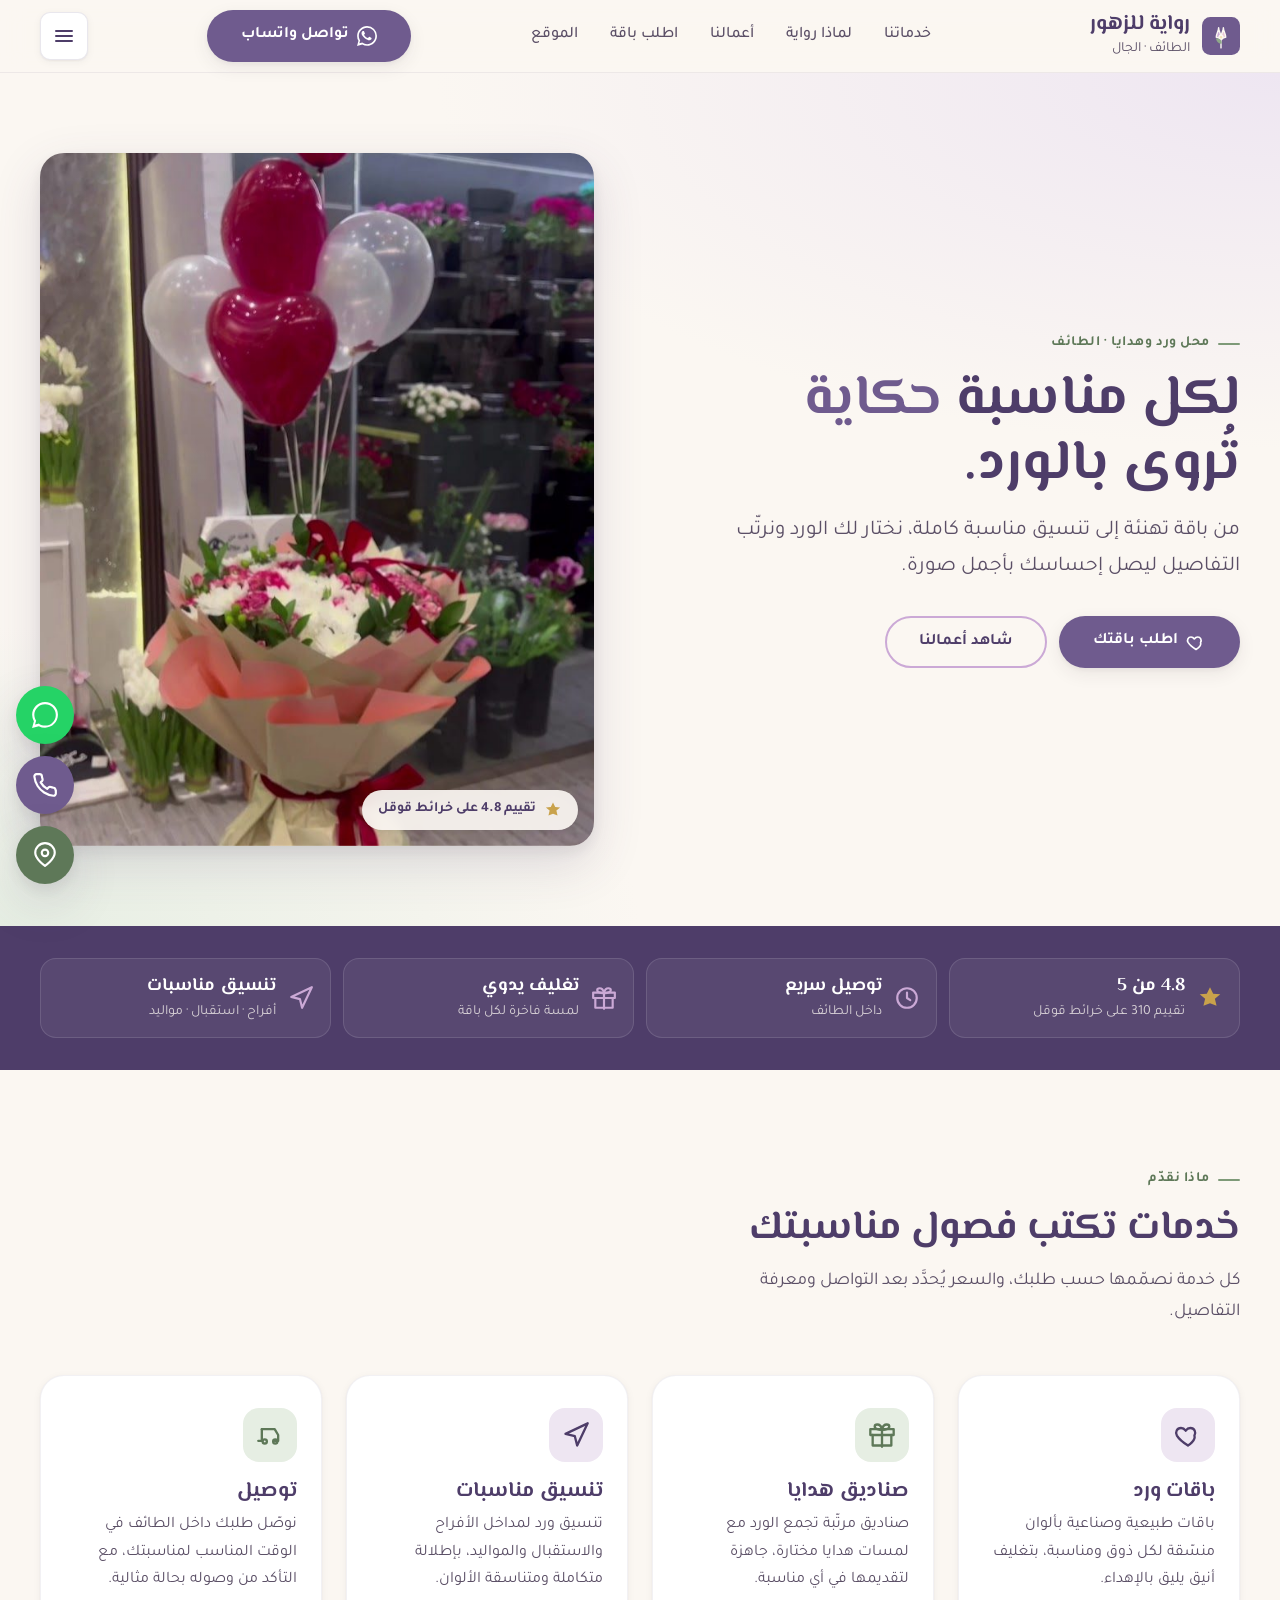
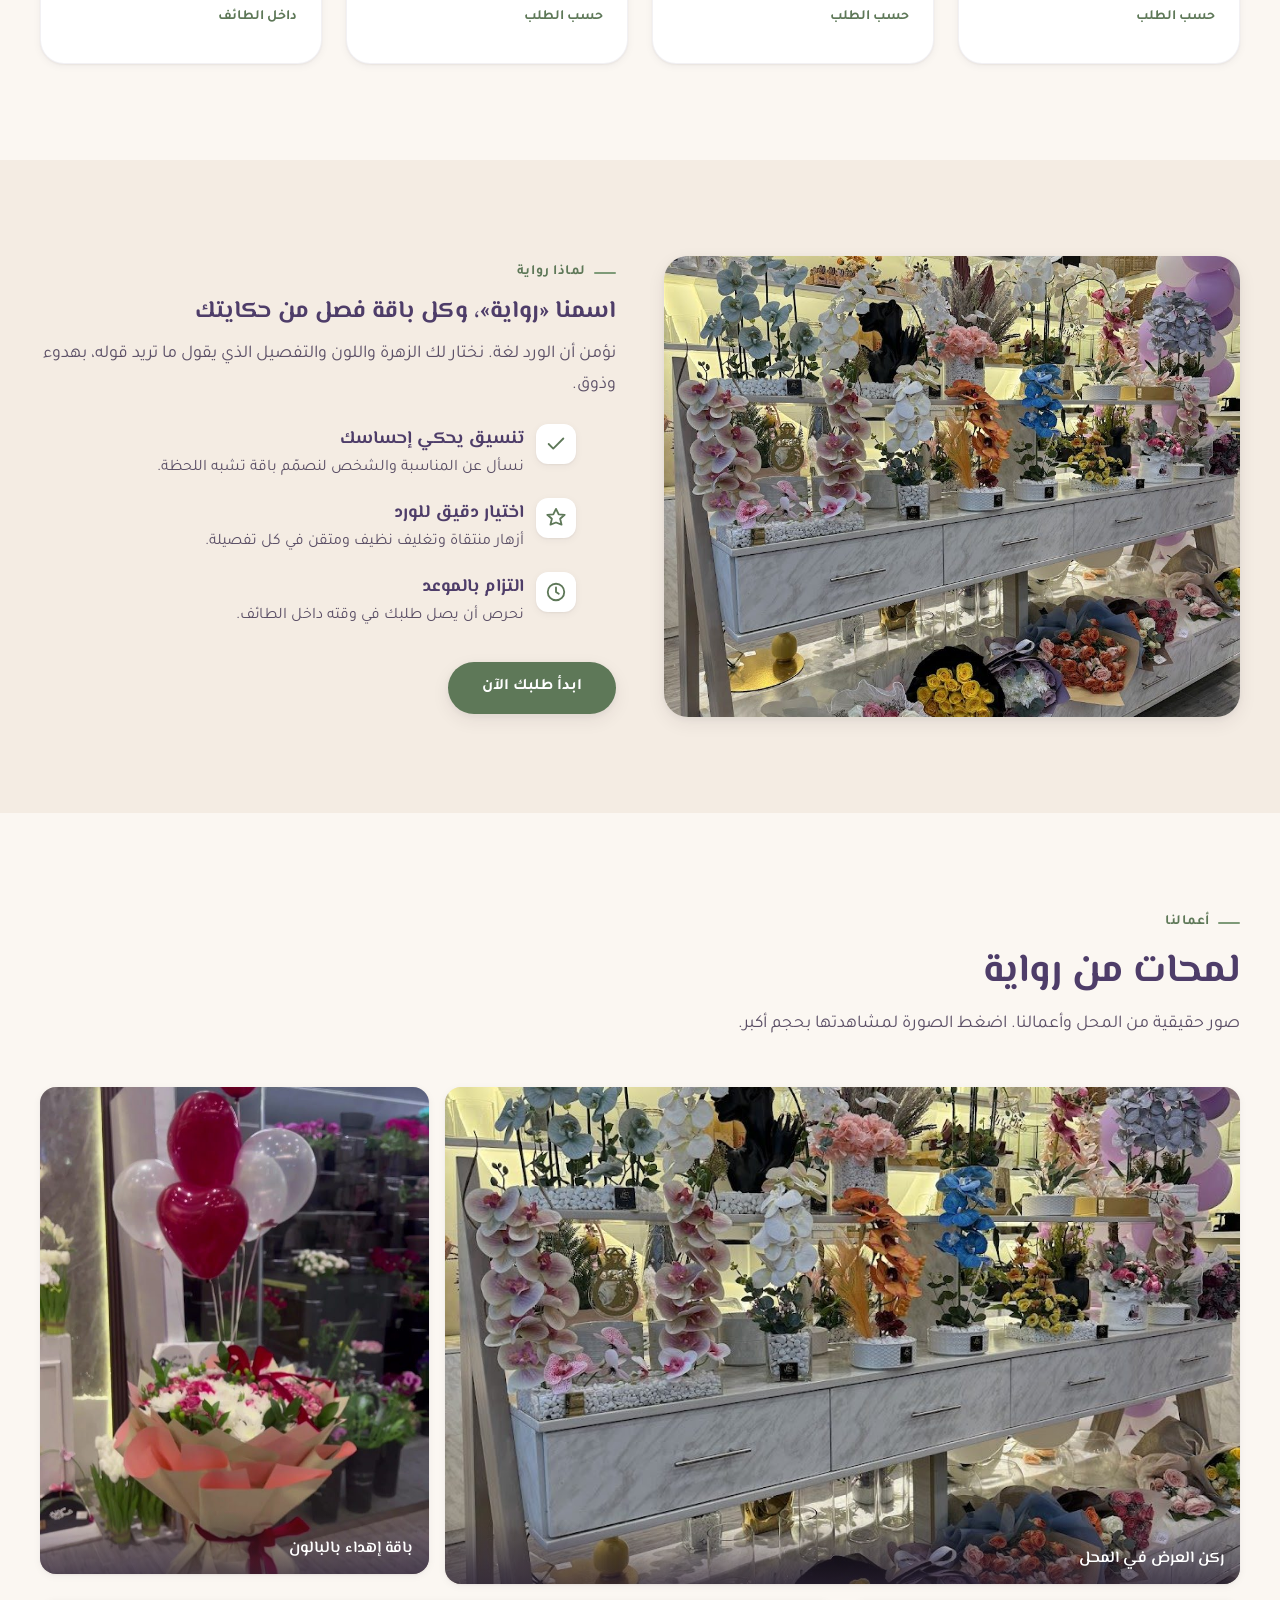
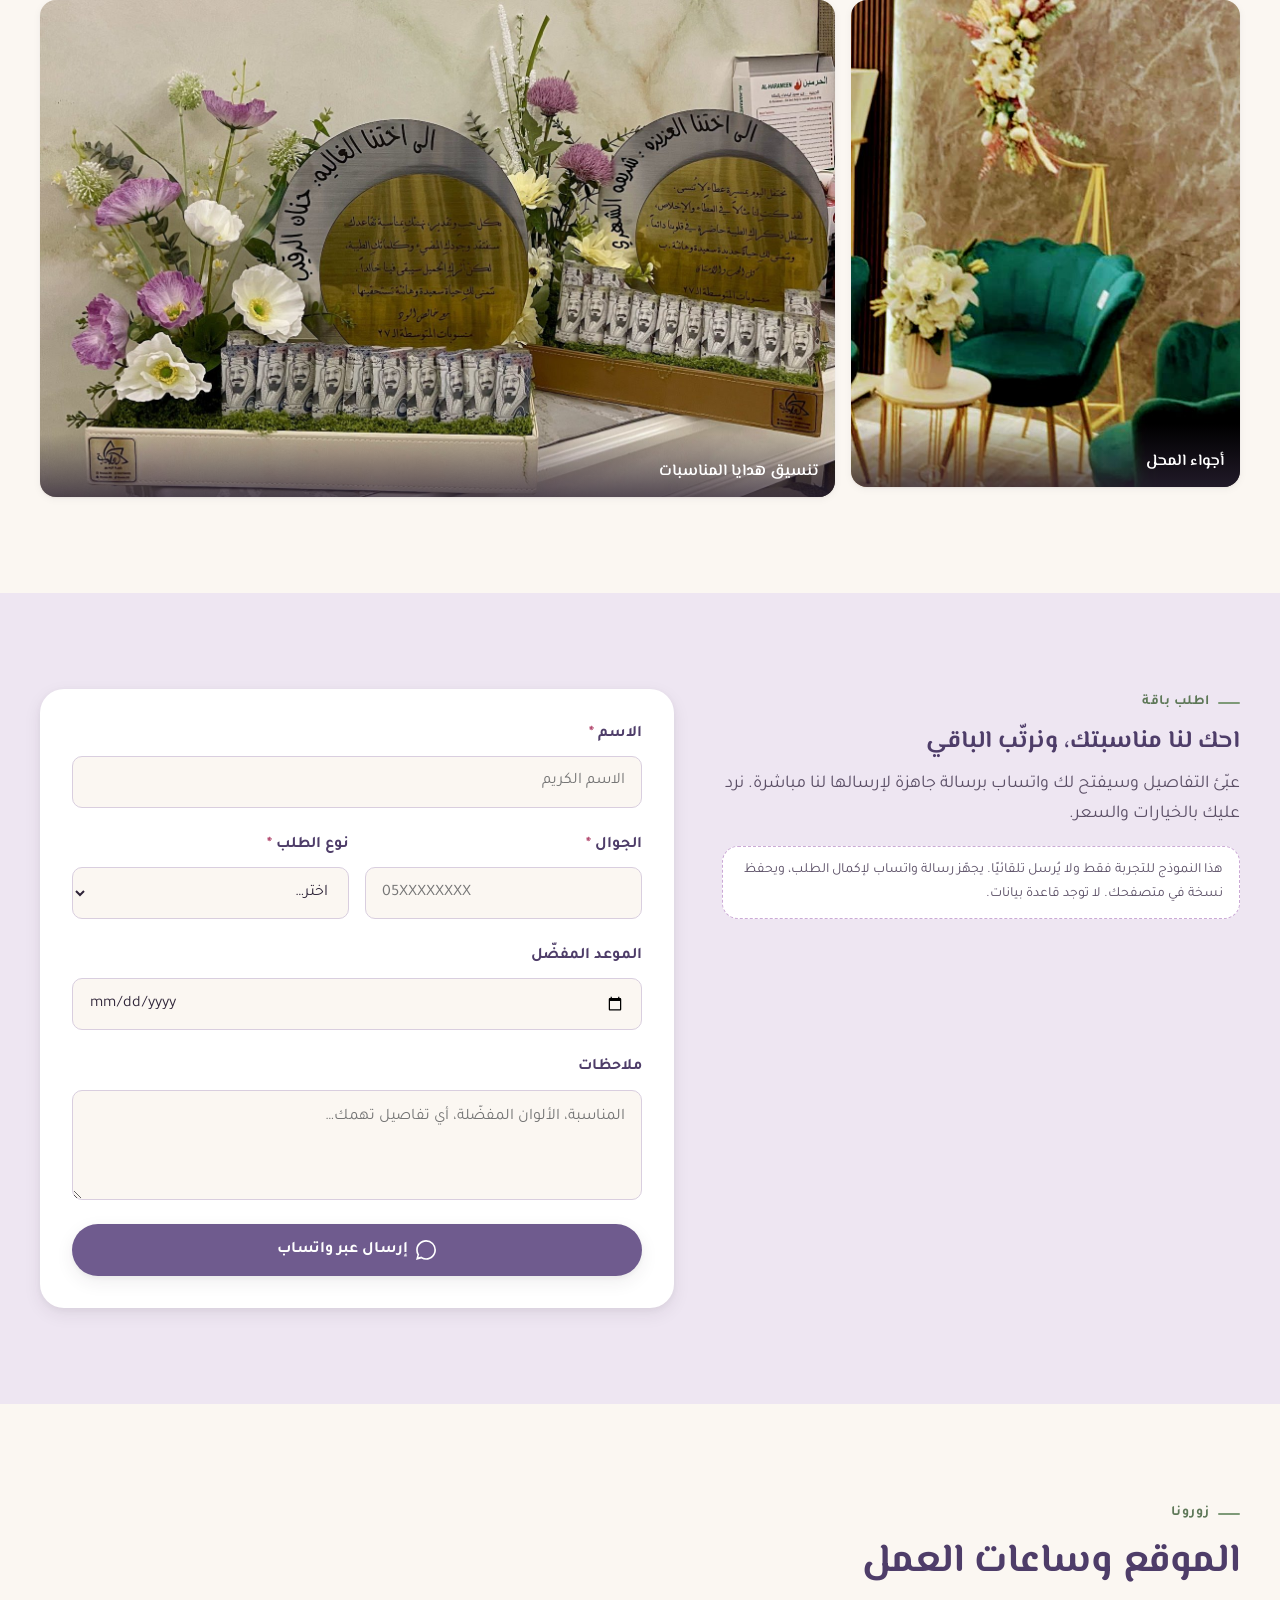
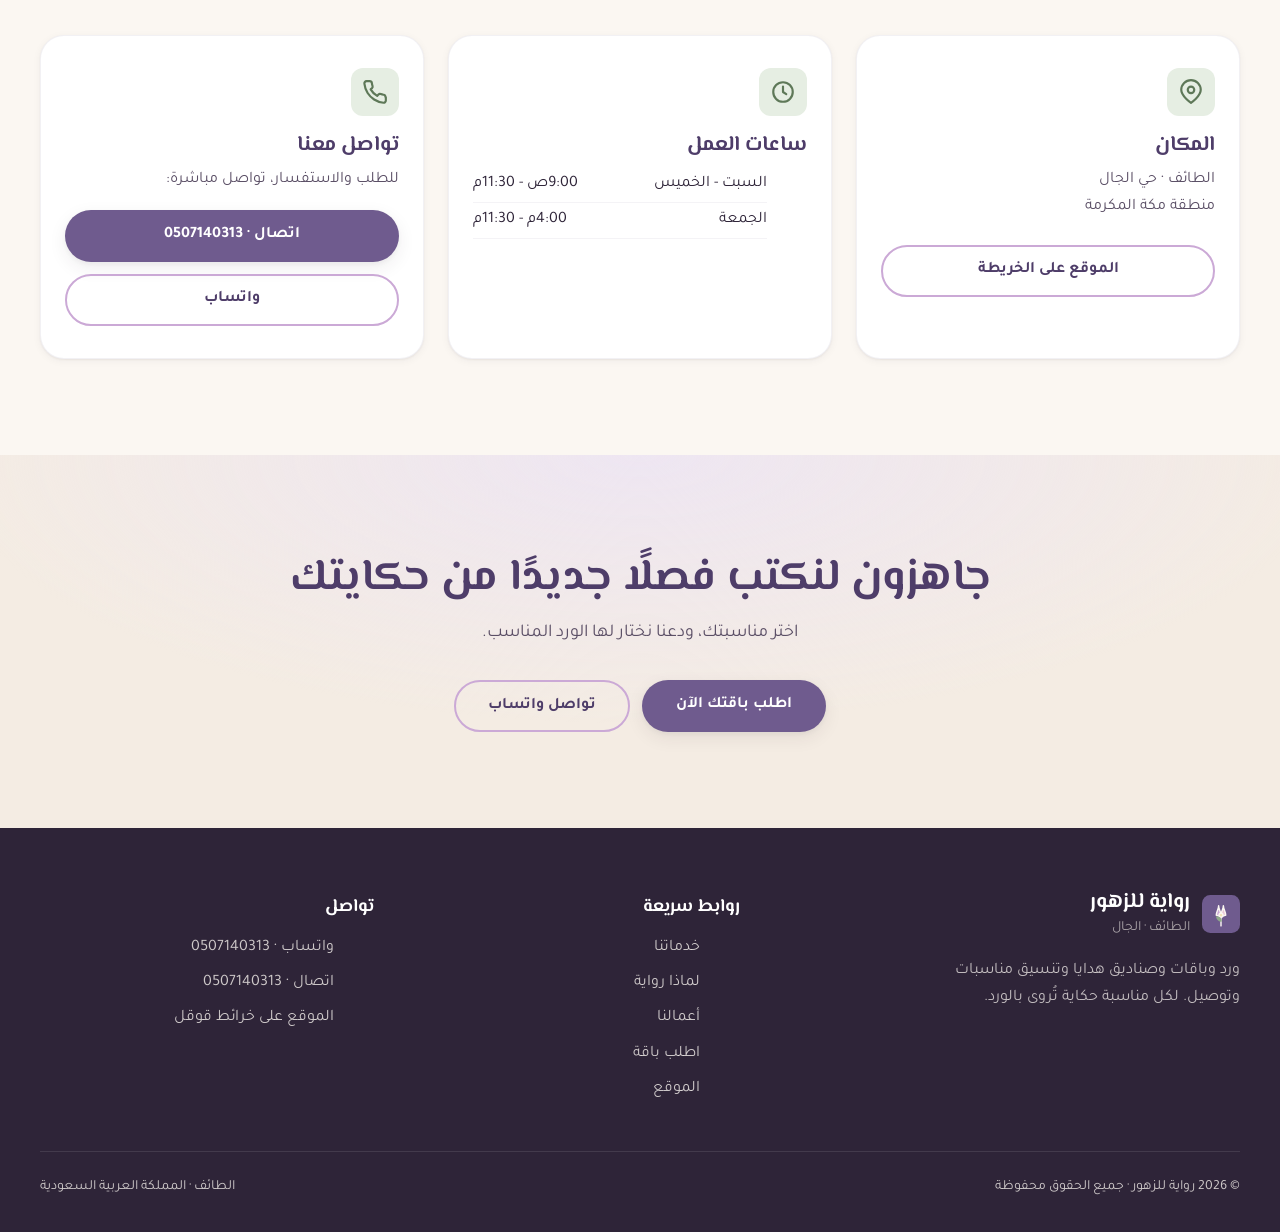
==== commit 8d427f58: "Add cinematic + premium motion: Ken Burns hero (video-like), drifting light, scroll progress, magnet" ====
--- a/index.html
+++ b/index.html
@@ -26,6 +26,7 @@
   <link href="https://fonts.googleapis.com/css2?family=El+Messiri:wght@500;600;700&family=Tajawal:wght@400;500;700&display=swap" rel="stylesheet" />
 
   <link rel="stylesheet" href="assets/css/style.css" />
+<link rel="stylesheet" href="assets/css/motion.css" />
 
   <!-- JSON-LD: Florist -->
   <script type="application/ld+json">
@@ -453,5 +454,6 @@
   </div>
 
   <script src="assets/js/main.js" defer></script>
+<script src="assets/js/motion.js" defer></script>
 </body>
 </html>
--- a/assets/css/motion.css
+++ b/assets/css/motion.css
@@ -0,0 +1,30 @@
+/* rewaya-flowers — Premium + cinematic motion layer (additive, brand-tuned).
+   Loaded after style.css. Non-breaking; respects reduced-motion. */
+
+#mo-prog{position:fixed;top:0;inset-inline:0;height:3px;z-index:1200;transform-origin:right;transform:scaleX(0);pointer-events:none;will-change:transform;background:var(--sage);background:linear-gradient(90deg,var(--sage),color-mix(in srgb,var(--sage),#ffffff 45%));}
+
+/* ---- cinematic hero: slow Ken Burns + drifting light (video-like motion) ---- */
+.hero__media{position:relative;overflow:hidden;}
+.hero__media img{animation:mo-kenburns 26s ease-in-out infinite alternate;will-change:transform;}
+@keyframes mo-kenburns{0%{transform:scale(1.06) translate(0,0)}100%{transform:scale(1.17) translate(-1.6%,-1.3%)}}
+.hero__media::after{content:"";position:absolute;inset:0;z-index:2;pointer-events:none;mix-blend-mode:soft-light;background:radial-gradient(60% 50% at 28% 18%,rgba(255,255,255,.18),transparent 62%);animation:mo-glow 11s ease-in-out infinite alternate;}
+@keyframes mo-glow{0%{transform:translate(0,0)}100%{transform:translate(9%,7%)}}
+
+/* ---- primary button: arrow + lift (magnetic via JS) ---- */
+.btn-primary, .btn--primary{position:relative;will-change:transform;transition:transform .3s var(--ease-out),box-shadow .3s var(--ease-out),background .3s;}
+.btn-primary::after, .btn--primary::after{content:"\2190";display:inline-block;margin-inline-start:8px;transition:transform .35s var(--ease-out);}
+.btn-primary:hover, .btn--primary:hover{transform:translateY(-3px);box-shadow:0 16px 32px -14px rgba(0,0,0,.28);}
+.btn-primary:hover::after, .btn--primary:hover::after{transform:translateX(-6px);}
+.btn-ghost:hover,.btn--ghost:hover,.btn-ghost-light:hover{transform:translateY(-3px);}
+
+/* ---- product / gallery / service cards: accent top-line draw + lift ---- */
+.card, .svc-card, .gal-card, .gcard, .scard{position:relative;overflow:hidden;transition:transform .4s var(--ease-out),box-shadow .4s var(--ease-out);}
+.card::before, .svc-card::before, .gal-card::before, .gcard::before, .scard::before{content:"";position:absolute;top:0;inset-inline:0;height:3px;background:var(--sage);transform:scaleX(0);transform-origin:right;transition:transform .45s var(--ease-out);}
+.card:hover, .svc-card:hover, .gal-card:hover, .gcard:hover, .scard:hover{transform:translateY(-5px);}
+.card:hover::before, .svc-card:hover::before, .gal-card:hover::before, .gcard:hover::before, .scard:hover::before{transform:scaleX(1);}
+
+@media (prefers-reduced-motion:reduce){
+  #mo-prog{display:none;}
+  .hero__media img{animation:none;}
+  .hero__media::after{animation:none;display:none;}
+}
